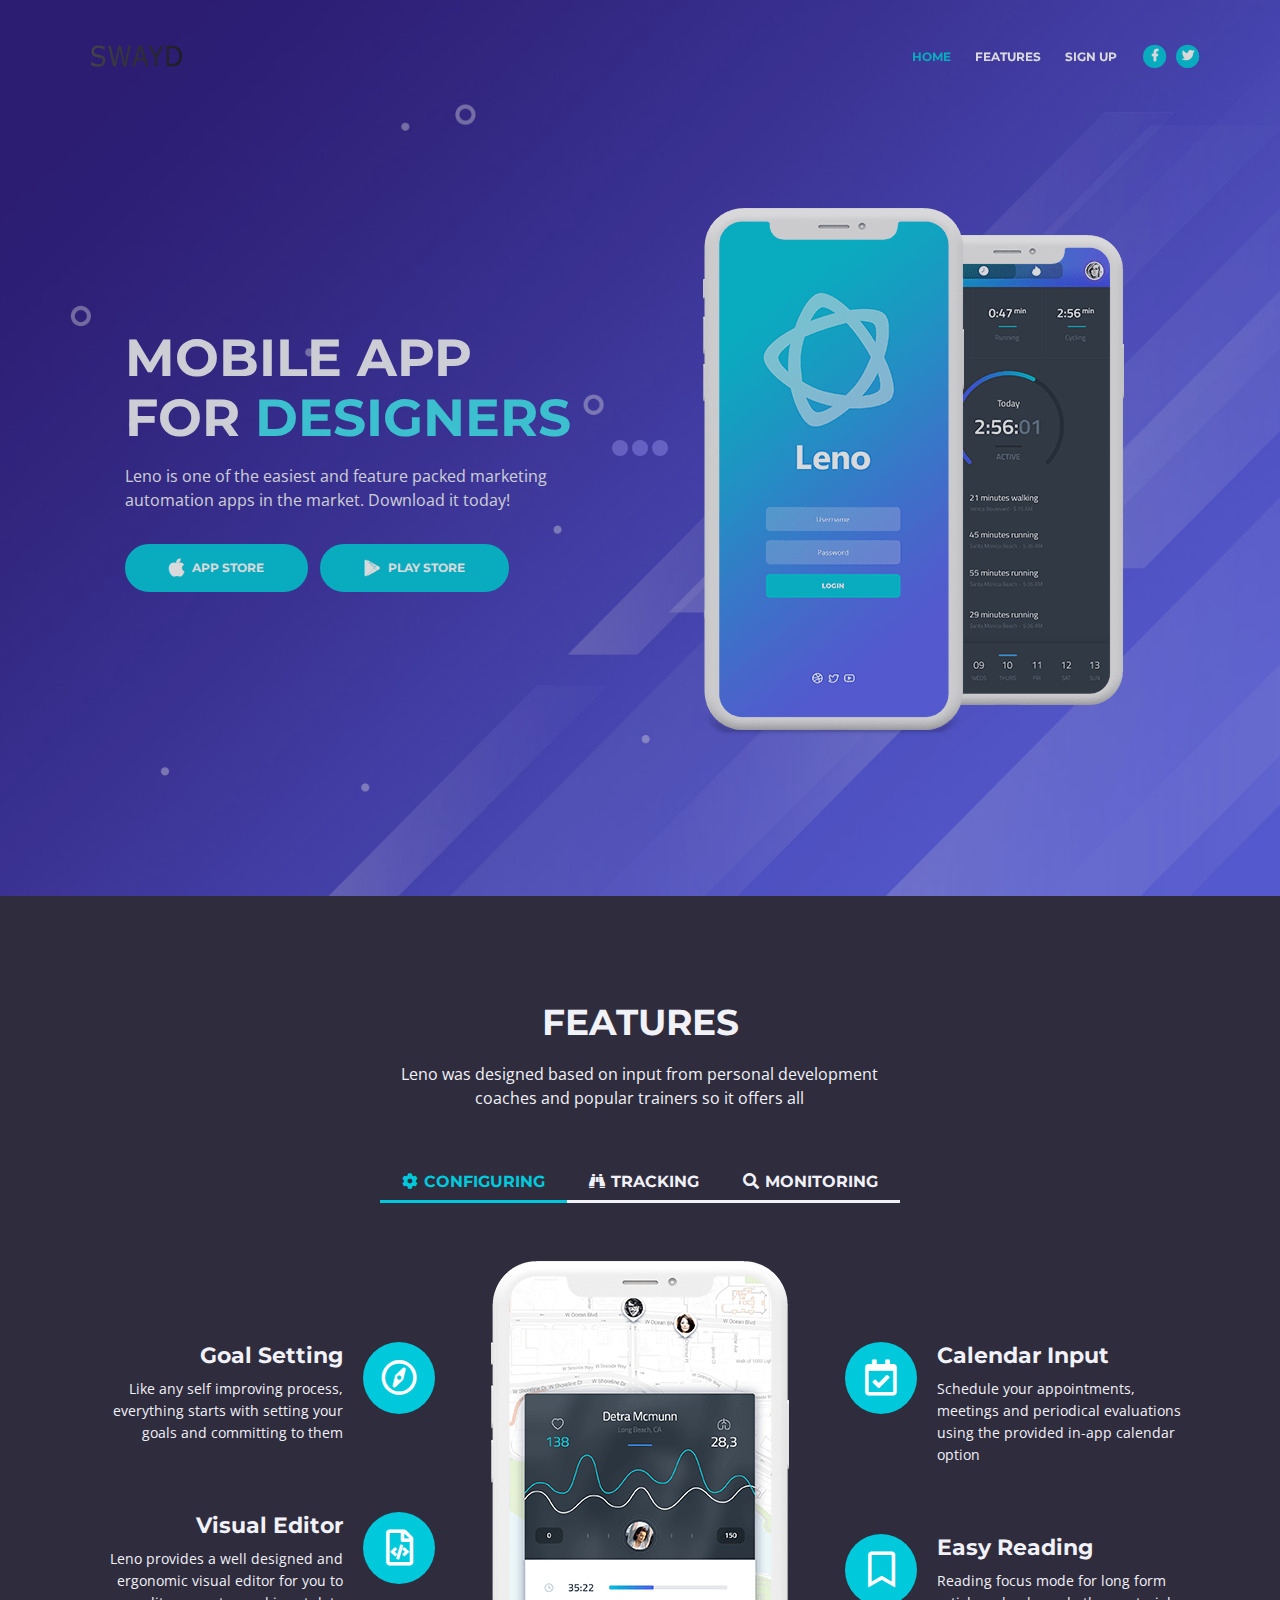
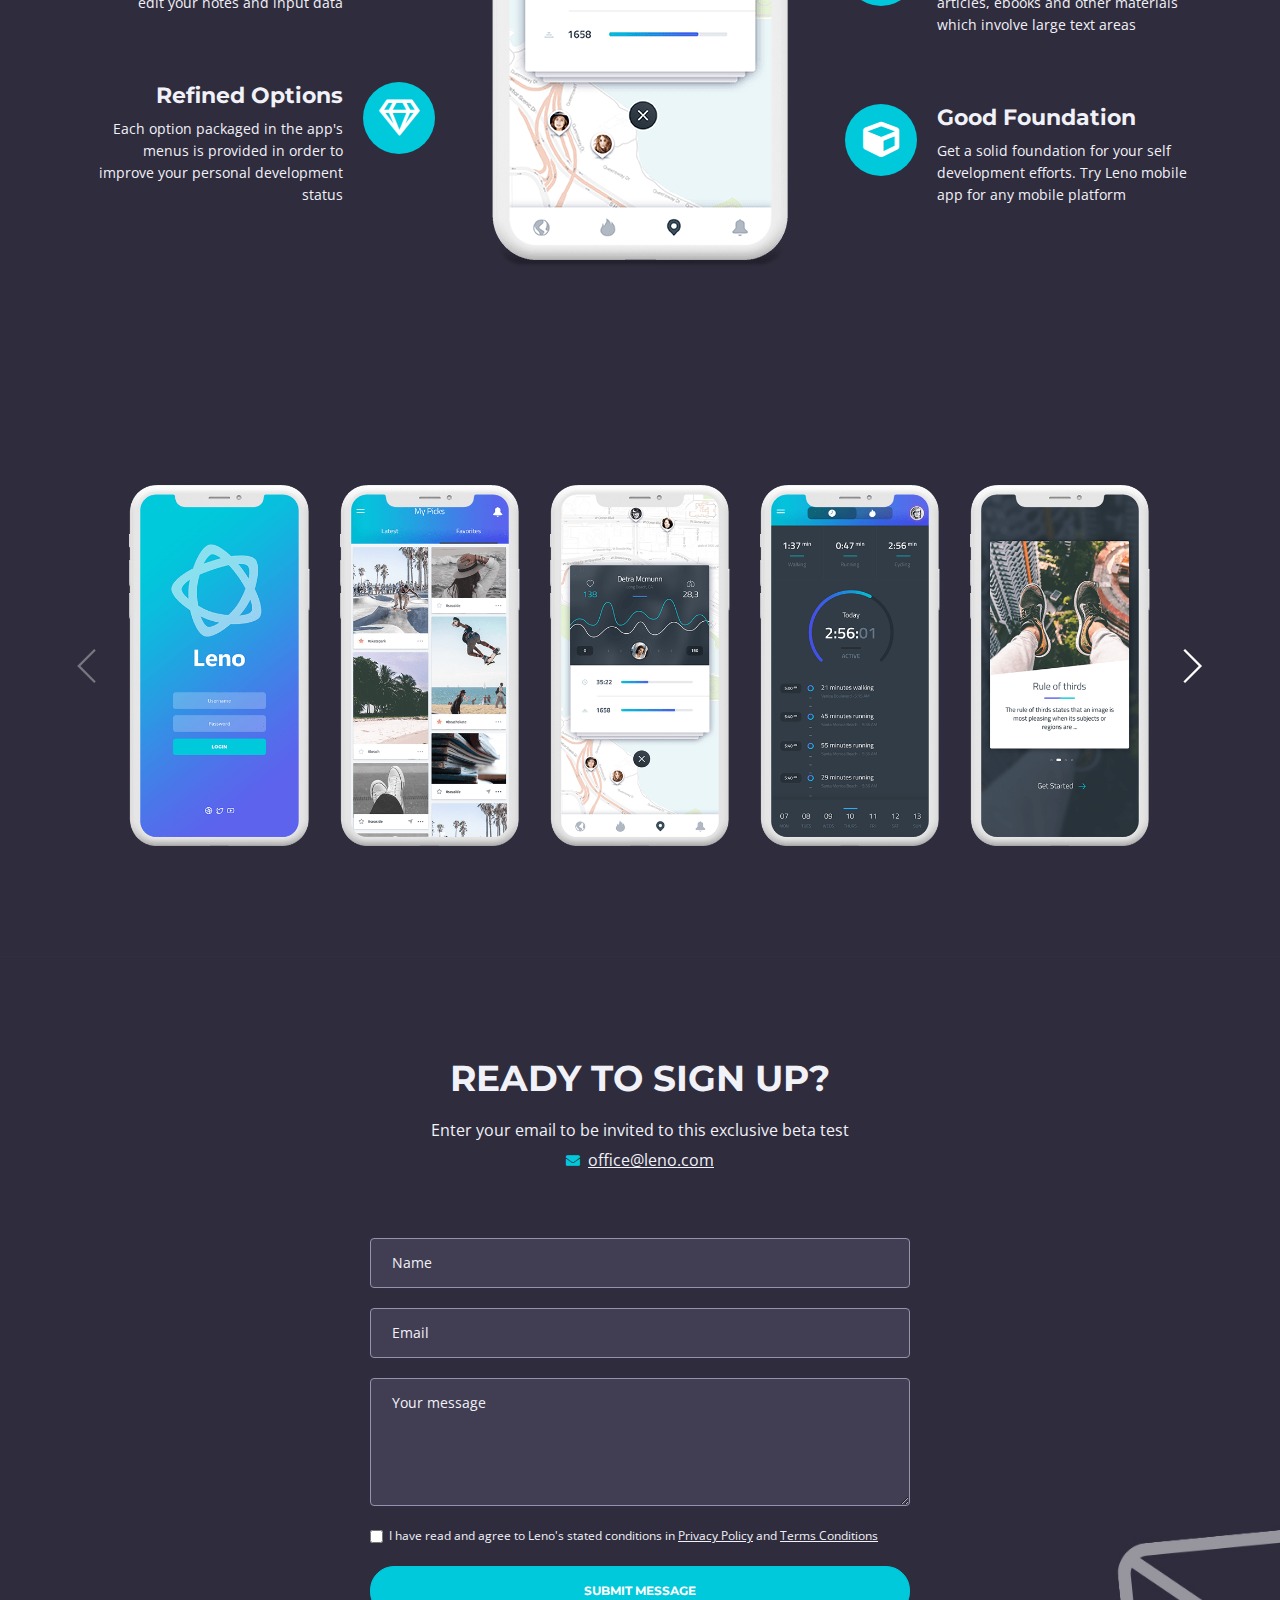
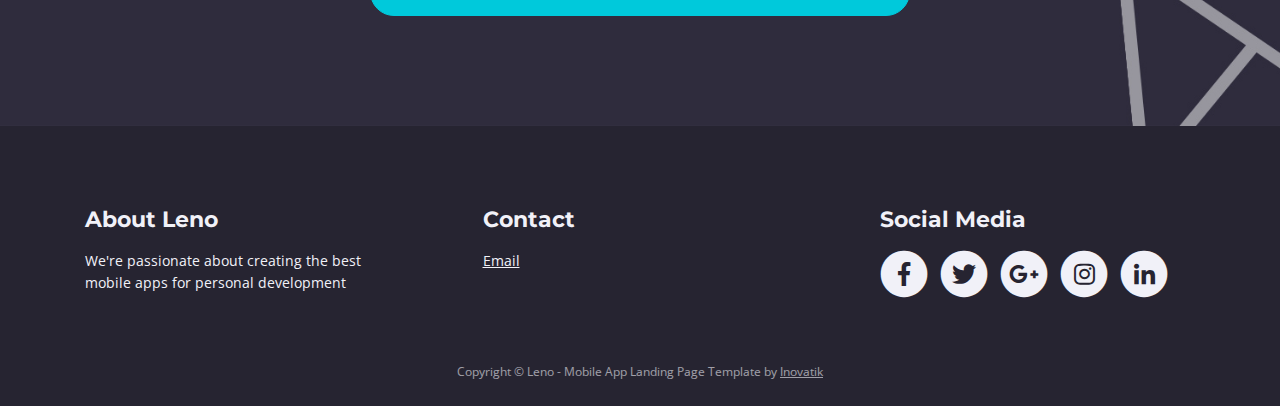
==== index.html @ 311e5008 "Initial Changes" ====
<!DOCTYPE html>
<html lang="en">
<head>
    <meta charset="utf-8">
    <meta name="viewport" content="width=device-width, initial-scale=1, shrink-to-fit=no">
    
    <!-- SEO Meta Tags -->
    <meta name="description" content="Free mobile app HTML landing page template to help you build a great online presence for your app which will convert visitors into users">
    <meta name="author" content="Inovatik">

    <!-- OG Meta Tags to improve the way the post looks when you share the page on LinkedIn, Facebook, Google+ -->
	<meta property="og:site_name" content="" /> <!-- website name -->
	<meta property="og:site" content="" /> <!-- website link -->
	<meta property="og:title" content=""/> <!-- title shown in the actual shared post -->
	<meta property="og:description" content="" /> <!-- description shown in the actual shared post -->
	<meta property="og:image" content="" /> <!-- image link, make sure it's jpg -->
	<meta property="og:url" content="" /> <!-- where do you want your post to link to -->
	<meta property="og:type" content="article" />

    <!-- Website Title -->
    <title>SWAYD</title>
    
    <!-- Styles -->
    <link href="https://fonts.googleapis.com/css?family=Montserrat:400,600,700" rel="stylesheet">
    <link href="https://fonts.googleapis.com/css?family=Open+Sans:400,400i,700,700i" rel="stylesheet">
    <link href="css/bootstrap.css" rel="stylesheet">
    <link href="css/fontawesome-all.css" rel="stylesheet">
    <link href="css/swiper.css" rel="stylesheet">
	<link href="css/magnific-popup.css" rel="stylesheet">
	<link href="css/styles.css" rel="stylesheet">
	
	<!-- Favicon  -->
    <link rel="icon" href="images/favicon.png">
</head>
<body data-spy="scroll" data-target=".fixed-top">
    
    <!-- Preloader -->
	<div class="spinner-wrapper">
        <div class="spinner">
            <div class="bounce1"></div>
            <div class="bounce2"></div>
            <div class="bounce3"></div>
        </div>
    </div>
    <!-- end of preloader -->
    
    <!-- Navbar -->
    <nav class="navbar navbar-expand-md navbar-dark navbar-custom fixed-top">
        <!-- Text Logo - Use this if you don't have a graphic logo -->
        <!-- <a class="navbar-brand logo-text page-scroll" href="index.html">SWAYD</a> -->

        <!-- Image Logo -->
        <a class="navbar-brand logo-image" href="index.html"><img src="images/swaydlogo.png" alt="alternative"></a> 
        
        <!-- Mobile Menu Toggle Button -->
        <button class="navbar-toggler" type="button" data-toggle="collapse" data-target="#navbarsExampleDefault" aria-controls="navbarsExampleDefault" aria-expanded="false" aria-label="Toggle navigation">
            <span class="navbar-toggler-awesome fas fa-bars"></span>
            <span class="navbar-toggler-awesome fas fa-times"></span>
        </button>
        <!-- end of mobile menu toggle button -->

        <div class="collapse navbar-collapse" id="navbarsExampleDefault">
            <ul class="navbar-nav ml-auto">
                <li class="nav-item">
                    <a class="nav-link page-scroll" href="#header">HOME <span class="sr-only">(current)</span></a>
                </li>
                <li class="nav-item">
                    <a class="nav-link page-scroll" href="#features">FEATURES</a>
                </li>
                <li class="nav-item">
                    <a class="nav-link page-scroll" href="#contact">SIGN UP</a>
                </li>
            </ul>
            <span class="nav-item social-icons">
                <span class="fa-stack">
                    <a href="#your-link">
                        <i class="fas fa-circle fa-stack-2x"></i>
                        <i class="fab fa-facebook-f fa-stack-1x"></i>
                    </a>
                </span>
                <span class="fa-stack">
                    <a href="#your-link">
                        <i class="fas fa-circle fa-stack-2x"></i>
                        <i class="fab fa-twitter fa-stack-1x"></i>
                    </a>
                </span>
            </span>
        </div>
    </nav> <!-- end of navbar -->
    <!-- end of navbar -->


    <!-- Header -->
    <header id="header" class="header">
        <div class="header-content">
            <div class="container">
                <div class="row">
                    <div class="col-lg-6">
                        <div class="text-container">
                            <h1>MOBILE APP <br>FOR <span id="js-rotating">DESIGNERS, MARKETERS, DEVELOPERS</span></h1>
                            <p class="p-large">Leno is one of the easiest and feature packed marketing automation apps in the market. Download it today!</p>
                            <a class="btn-solid-lg page-scroll" href="#your-link"><i class="fab fa-apple"></i>APP STORE</a>
                            <a class="btn-solid-lg page-scroll" href="#your-link"><i class="fab fa-google-play"></i>PLAY STORE</a>
                        </div>
                    </div> <!-- end of col -->
                    <div class="col-lg-6">
                        <div class="image-container">
                            <img class="img-fluid" src="images/header-iphone.png" alt="alternative">
                        </div> <!-- end of image-container -->
                    </div> <!-- end of col -->
                </div> <!-- end of row -->
            </div> <!-- end of container -->
        </div> <!-- end of header-content -->
    </header> <!-- end of header -->
    <!-- end of header -->
  

    <!-- Features -->
    <div id="features" class="tabs">
        <div class="container">
            <div class="row">
                <div class="col-lg-12">
                    <h2>FEATURES</h2>
                    <div class="p-heading p-large">Leno was designed based on input from personal development coaches and popular trainers so it offers all</div>
                </div> <!-- end of col -->
            </div> <!-- end of row -->
            <div class="row">

                <!-- Tabs Links -->
                <ul class="nav nav-tabs" id="lenoTabs" role="tablist">
                    <li class="nav-item">
                        <a class="nav-link active" id="nav-tab-1" data-toggle="tab" href="#tab-1" role="tab" aria-controls="tab-1" aria-selected="true"><i class="fas fa-cog"></i>CONFIGURING</a>
                    </li>
                    <li class="nav-item">
                        <a class="nav-link" id="nav-tab-2" data-toggle="tab" href="#tab-2" role="tab" aria-controls="tab-2" aria-selected="false"><i class="fas fa-binoculars"></i>TRACKING</a>
                    </li>
                    <li class="nav-item">
                        <a class="nav-link" id="nav-tab-3" data-toggle="tab" href="#tab-3" role="tab" aria-controls="tab-3" aria-selected="false"><i class="fas fa-search"></i>MONITORING</a>
                    </li>
                </ul>
                <!-- end of tabs links -->


                <!-- Tabs Content-->
                <div class="tab-content" id="lenoTabsContent">
                    
                    <!-- Tab -->
                    <div class="tab-pane fade show active" id="tab-1" role="tabpanel" aria-labelledby="tab-1">
                        <div class="container">
                            <div class="row">
                                
                                <!-- Icon Cards Pane -->
                                <div class="col-lg-4">
                                    <div class="card left-pane first">
                                        <div class="card-body">
                                            <div class="text-wrapper">
                                                <h4 class="card-title">Goal Setting</h4>
                                                <p>Like any self improving process, everything starts with setting your goals and committing to them</p>
                                            </div>
                                            <div class="card-icon">
                                                <i class="far fa-compass"></i>
                                            </div>
                                        </div>
                                    </div>
                                    <div class="card left-pane">
                                        <div class="card-body">
                                            <div class="text-wrapper">
                                                <h4 class="card-title">Visual Editor</h4>
                                                <p>Leno provides a well designed and ergonomic visual editor for you to edit your notes and input data</p>
                                            </div>
                                            <div class="card-icon">
                                                <i class="far fa-file-code"></i>
                                            </div>
                                        </div>
                                    </div>
                                    <div class="card left-pane">
                                        <div class="card-body">
                                            <div class="text-wrapper">
                                                <h4 class="card-title">Refined Options</h4>
                                                <p>Each option packaged in the app's menus is provided in order to improve your personal development status</p>
                                            </div>
                                            <div class="card-icon">
                                                <i class="far fa-gem"></i>
                                            </div>
                                        </div>
                                    </div>
                                </div>
                                <!-- end of icon cards pane -->

                                <!-- Image Pane -->
                                <div class="col-lg-4">
                                    <img class="img-fluid" src="images/features-iphone-1.png" alt="alternative">
                                </div>
                                <!-- end of image pane -->
                                
                                <!-- Icon Cards Pane -->
                                <div class="col-lg-4">
                                    <div class="card right-pane first">
                                        <div class="card-body">
                                            <div class="card-icon">
                                                <i class="far fa-calendar-check"></i>
                                            </div>
                                            <div class="text-wrapper">
                                                <h4 class="card-title">Calendar Input</h4>
                                                <p>Schedule your appointments, meetings and periodical evaluations using the provided in-app calendar option</p>
                                            </div>
                                        </div>
                                    </div>
                                    <div class="card right-pane">
                                        <div class="card-body">
                                            <div class="card-icon">
                                                <i class="far fa-bookmark"></i>
                                            </div>
                                            <div class="text-wrapper">
                                                <h4 class="card-title">Easy Reading</h4>
                                                <p>Reading focus mode for long form articles, ebooks and other materials which involve large text areas</p>
                                            </div>
                                        </div>
                                    </div>
                                    <div class="card right-pane">
                                        <div class="card-body">
                                            <div class="card-icon">
                                                <i class="fas fa-cube"></i>
                                            </div>
                                            <div class="text-wrapper">
                                                <h4 class="card-title">Good Foundation</h4>
                                                <p>Get a solid foundation for your self development efforts. Try Leno mobile app for any mobile platform</p>
                                            </div>
                                        </div>
                                    </div>
                                </div>
                                <!-- end of icon cards pane -->

                            </div> <!-- end of row -->
                        </div> <!-- end of container -->
                    </div> <!-- end of tab-pane -->
                    <!-- end of tab -->

                    <!-- Tab -->
                    <div class="tab-pane fade" id="tab-2" role="tabpanel" aria-labelledby="tab-2">
                        <div class="container">
                            <div class="row">

                                <!-- Image Pane -->
                                <div class="col-md-4">
                                    <img class="img-fluid" src="images/features-iphone-2.png" alt="alternative">
                                </div>
                                <!-- end of image pane -->
                                
                                <!-- Text And Icon Cards Area -->
                                <div class="col-md-8">
                                    <div class="text-area">
                                        <h3>Track Result Based On Your</h3>
                                        <p>After you've configured the app and settled on the data gathering techniques you can not start the information trackers and start collecting those <a class="turquoise" href="#your-link">interesting details</a>. You can always change them.</p>
                                    </div> <!-- end of text-area -->
                                    
                                    <div class="icon-cards-area">
                                            <div class="card">
                                                <div class="card-icon">
                                                    <i class="fas fa-cube"></i>
                                                </div>
                                                <div class="card-body">
                                                    <h4 class="card-title">Good Foundation</h4>
                                                    <p>Get a solid foundation for your self development efforts. Try Leno mobile app for any mobile platform</p>
                                                </div>
                                            </div>
                                            <div class="card">
                                                <div class="card-icon">
                                                    <i class="far fa-bookmark"></i>
                                                </div>
                                                <div class="card-body">
                                                    <h4 class="card-title">Easy Reading</h4>
                                                    <p>Reading focus mode for long form articles, ebooks and other materials which involve large text areas</p>
                                                </div>
                                            </div>
                                            <div class="card">
                                                <div class="card-icon">
                                                    <i class="far fa-calendar-check"></i>
                                                </div>
                                                <div class="card-body">
                                                    <h4 class="card-title">Calendar Input</h4>
                                                    <p>Schedule your appointments, meetings and periodical evaluations using the provided in-app calendar option</p>
                                                </div>
                                            </div>
                                            <div class="card">
                                                <div class="card-icon">
                                                    <i class="far fa-file-code"></i>
                                                </div>
                                                <div class="card-body">
                                                    <h4 class="card-title">Visual Editor</h4>
                                                    <p>Leno provides a well designed and ergonomic visual editor for you to edit your notes and input data</p>
                                                </div>
                                            </div>
                                    </div> <!-- end of icon cards area -->
                                </div> <!-- end of col-md-8 -->
                                <!-- end of text and icon cards area -->

                            </div> <!-- end of row -->
                        </div> <!-- end of container -->
                    </div> <!-- end of tab-pane -->
                    <!-- end of tab -->

                    <!-- Tab -->
                    <div class="tab-pane fade" id="tab-3" role="tabpanel" aria-labelledby="tab-3">
                        <div class="container">
                            <div class="row">

                                <!-- Text And Icon Cards Area -->
                                <div class="col-md-8">
                                    <div class="icon-cards-area">
                                        <div class="card">
                                            <div class="card-icon">
                                                <i class="far fa-calendar-check"></i>
                                            </div>
                                            <div class="card-body">
                                                <h4 class="card-title">Calendar Input</h4>
                                                <p>Schedule your appointments, meetings and periodical evaluations using the provided in-app calendar option</p>
                                            </div>
                                        </div>
                                        <div class="card">
                                            <div class="card-icon">
                                                <i class="far fa-file-code"></i>
                                            </div>
                                            <div class="card-body">
                                                <h4 class="card-title">Visual Editor</h4>
                                                <p>Leno provides a well designed and ergonomic visual editor for you to edit your notes and input data</p>
                                            </div>
                                        </div>
                                        <div class="card">
                                            <div class="card-icon">
                                                <i class="fas fa-cube"></i>
                                            </div>
                                            <div class="card-body">
                                                <h4 class="card-title">Good Foundation</h4>
                                                <p>Get a solid foundation for your self development efforts. Try Leno mobile app for any mobile platform</p>
                                            </div>
                                        </div>
                                        <div class="card">
                                            <div class="card-icon">
                                                <i class="far fa-bookmark"></i>
                                            </div>
                                            <div class="card-body">
                                                <h4 class="card-title">Easy Reading</h4>
                                                <p>Reading focus mode for long form articles, ebooks and other materials which involve large text areas</p>
                                            </div>
                                        </div>
                                    </div> <!-- end of icon cards area -->
                                    
                                    <div class="text-area">
                                        <h3>Monitoring Tools Evaluation</h3>
                                        <p>Monitor the evolution of your finances and health state using tools integrated in Leno. The generated real time reports can be filtered based on any <a class="turquoise" href="#your-link">desired criteria</a>.</p>
                                    </div> <!-- end of text-area -->
                                </div> <!-- end of col-md-8 -->
                                <!-- end of text and icon cards area -->

                                <!-- Image Pane -->
                                <div class="col-md-4">
                                    <img class="img-fluid" src="images/features-iphone-3.png" alt="alternative">
                                </div>
                                <!-- end of image pane -->
                                    
                            </div> <!-- end of row -->
                        </div> <!-- end of container -->
                    </div><!-- end of tab-pane -->
                    <!-- end of tab -->

                </div> <!-- end of tab-content -->
                <!-- end of tabs content -->

            </div> <!-- end of row --> 
        </div> <!-- end of container --> 
    </div> <!-- end of tabs -->
    <!-- end of features -->


    <!-- Screenshots -->
    <div class="slider-2">
        <div class="container">
            <div class="row">
                <div class="col-lg-12">
                    
                    <!-- Image Slider -->
                    <div class="slider-container">
                        <div class="swiper-container image-slider">
                            <div class="swiper-wrapper">
                                
                                <!-- Slide -->
                                <div class="swiper-slide">
                                    <a href="images/screenshot-1.png" class="popup-link" data-effect="fadeIn">
                                        <img class="img-fluid" src="images/screenshot-1.png" alt="alternative">
                                    </a>
                                </div>
                                <!-- end of slide -->
                                
                                <!-- Slide -->
                                <div class="swiper-slide">
                                    <a href="images/screenshot-2.png" class="popup-link" data-effect="fadeIn">
                                        <img class="img-fluid" src="images/screenshot-2.png" alt="alternative">
                                    </a>
                                </div>
                                <!-- end of slide -->

                                <!-- Slide -->
                                <div class="swiper-slide">
                                    <a href="images/screenshot-3.png" class="popup-link" data-effect="fadeIn">
                                        <img class="img-fluid" src="images/screenshot-3.png" alt="alternative">
                                    </a>
                                </div>
                                <!-- end of slide -->

                                <!-- Slide -->
                                <div class="swiper-slide">
                                    <a href="images/screenshot-4.png" class="popup-link" data-effect="fadeIn">
                                        <img class="img-fluid" src="images/screenshot-4.png" alt="alternative">
                                    </a>
                                </div>
                                <!-- end of slide -->

                                <!-- Slide -->
                                <div class="swiper-slide">
                                    <a href="images/screenshot-5.png" class="popup-link" data-effect="fadeIn">
                                        <img class="img-fluid" src="images/screenshot-5.png" alt="alternative">
                                    </a>
                                </div>
                                <!-- end of slide -->
                                
                                <!-- Slide -->
                                <div class="swiper-slide">
                                    <a href="images/screenshot-6.png" class="popup-link" data-effect="fadeIn">
                                        <img class="img-fluid" src="images/screenshot-6.png" alt="alternative">
                                    </a>
                                </div>
                                <!-- end of slide -->

                                <!-- Slide -->
                                <div class="swiper-slide">
                                    <a href="images/screenshot-7.png" class="popup-link" data-effect="fadeIn">
                                        <img class="img-fluid" src="images/screenshot-7.png" alt="alternative">
                                    </a>
                                </div>
                                <!-- end of slide -->

                                <!-- Slide -->
                                <div class="swiper-slide">
                                    <a href="images/screenshot-8.png" class="popup-link" data-effect="fadeIn">
                                        <img class="img-fluid" src="images/screenshot-8.png" alt="alternative">
                                    </a>
                                </div>
                                <!-- end of slide -->

                                <!-- Slide -->
                                <div class="swiper-slide">
                                    <a href="images/screenshot-9.png" class="popup-link" data-effect="fadeIn">
                                        <img class="img-fluid" src="images/screenshot-9.png" alt="alternative">
                                    </a>
                                </div>
                                <!-- end of slide -->

                                <!-- Slide -->
                                <div class="swiper-slide">
                                    <a href="images/screenshot-10.png" class="popup-link" data-effect="fadeIn">
                                        <img class="img-fluid" src="images/screenshot-10.png" alt="alternative">
                                    </a>
                                </div>
                                <!-- end of slide -->
                                
                            </div> <!-- end of swiper-wrapper -->

                            <!-- Add Arrows -->
                            <div class="swiper-button-next"></div>
                            <div class="swiper-button-prev"></div>
                            <!-- end of add arrows -->

                        </div> <!-- end of swiper-container -->
                    </div> <!-- end of slider-container -->
                    <!-- end of image slider -->

                </div> <!-- end of col -->
            </div> <!-- end of row -->
        </div> <!-- end of container -->
    </div> <!-- end of slider-2 -->
    <!-- end of screenshots -->


    <!-- Contact -->
    <div id="contact" class="form">
        <div class="container">
            <div class="row">
                <div class="col-lg-12">
                    <h2>READY TO SIGN UP?</h2>
                    <ul class="list-unstyled li-space-lg">
                        <li class="address">Enter your email to be invited to this exclusive beta test</li>
                        <li><i class="fas fa-envelope"></i><a class="blue" href="mailto:office@leno.com">office@leno.com</a></li>
                    </ul>
                </div> <!-- end of col -->
            </div> <!-- end of row -->
            <div class="row">
                <div class="col-lg-6 offset-lg-3">
                    
                    <!-- Contact Form -->
                    <form id="contactForm" data-toggle="validator" data-focus="false">
                        <div class="form-group">
                            <input type="text" class="form-control-input" id="cname" required>
                            <label class="label-control" for="cname">Name</label>
                            <div class="help-block with-errors"></div>
                        </div>
                        <div class="form-group">
                            <input type="email" class="form-control-input" id="cemail" required>
                            <label class="label-control" for="cemail">Email</label>
                            <div class="help-block with-errors"></div>
                        </div>
                        <div class="form-group">
                            <textarea class="form-control-textarea" id="cmessage" required></textarea>
                            <label class="label-control" for="cmessage">Your message</label>
                            <div class="help-block with-errors"></div>
                        </div>
                        <div class="form-group checkbox">
                            <input type="checkbox" id="cterms" value="Agreed-to-Terms" required>I have read and agree to Leno's stated conditions in <a href="privacy-policy.html">Privacy Policy</a> and <a href="terms-conditions.html">Terms Conditions</a> 
                            <div class="help-block with-errors"></div>
                        </div>
                        <div class="form-group">
                            <button type="submit" class="form-control-submit-button">SUBMIT MESSAGE</button>
                        </div>
                        <div class="form-message">
                            <div id="cmsgSubmit" class="h3 text-center hidden"></div>
                        </div>
                    </form>
                    <!-- end of contact form -->

                </div> <!-- end of col -->
            </div> <!-- end of row -->
        </div> <!-- end of container -->
    </div> <!-- end of form -->
    <!-- end of contact -->


    <!-- Footer -->
    <div class="footer">
        <div class="container">
            <div class="row">
                <div class="col-md-4">
                    <div class="footer-col">
                        <h4>About Leno</h4>
                        <p>We're passionate about creating the best mobile apps for personal development</p>
                    </div>
                </div> <!-- end of col -->
                <div class="col-md-4">
                    <div class="footer-col middle">
                        <h4>Contact</h4>
                            <a class="blue" href="mailto:projectswayd2019@gmail.com">Email</a>
                    </div>
                </div> <!-- end of col -->
                <div class="col-md-4">
                    <div class="footer-col last">
                        <h4>Social Media</h4>
                        <span class="fa-stack">
                            <a href="#your-link">
                                <i class="fas fa-circle fa-stack-2x"></i>
                                <i class="fab fa-facebook-f fa-stack-1x"></i>
                            </a>
                        </span>
                        <span class="fa-stack">
                            <a href="#your-link">
                                <i class="fas fa-circle fa-stack-2x"></i>
                                <i class="fab fa-twitter fa-stack-1x"></i>
                            </a>
                        </span>
                        <span class="fa-stack">
                            <a href="#your-link">
                                <i class="fas fa-circle fa-stack-2x"></i>
                                <i class="fab fa-google-plus-g fa-stack-1x"></i>
                            </a>
                        </span>
                        <span class="fa-stack">
                            <a href="#your-link">
                                <i class="fas fa-circle fa-stack-2x"></i>
                                <i class="fab fa-instagram fa-stack-1x"></i>
                            </a>
                        </span>
                        <span class="fa-stack">
                            <a href="#your-link">
                                <i class="fas fa-circle fa-stack-2x"></i>
                                <i class="fab fa-linkedin-in fa-stack-1x"></i>
                            </a>
                        </span>
                    </div> 
                </div> <!-- end of col -->
            </div> <!-- end of row -->
        </div> <!-- end of container -->
    </div> <!-- end of footer -->  
    <!-- end of footer -->


    <!-- Copyright -->
    <div class="copyright">
        <div class="container">
            <div class="row">
                <div class="col-lg-12">
                    <p class="p-small">Copyright © Leno - Mobile App Landing Page Template by <a href="http://www.inovatik.com">Inovatik</a></p>
                </div> <!-- end of col -->
            </div> <!-- enf of row -->
        </div> <!-- end of container -->
    </div> <!-- end of copyright --> 
    <!-- end of copyright -->
    
    	
    <!-- Scripts -->
    <script src="js/jquery.min.js"></script> <!-- jQuery for Bootstrap's JavaScript plugins -->
    <script src="js/popper.min.js"></script> <!-- Popper tooltip library for Bootstrap -->
    <script src="js/bootstrap.min.js"></script> <!-- Bootstrap framework -->
    <script src="js/jquery.easing.min.js"></script> <!-- jQuery Easing for smooth scrolling between anchors -->
    <script src="js/swiper.min.js"></script> <!-- Swiper for image and text sliders -->
    <script src="js/jquery.magnific-popup.js"></script> <!-- Magnific Popup for lightboxes -->
    <script src="js/morphext.min.js"></script> <!-- Morphtext rotating text in the header -->
    <script src="js/validator.min.js"></script> <!-- Validator.js - Bootstrap plugin that validates forms -->
    <script src="js/scripts.js"></script> <!-- Custom scripts -->
</body>
</html>
---- css/styles.css ----
/* Template: Juno - Multipurpose Landing Page Pack
   Author: InovatikThemes
   Created: Mar 2019
   Description: Master CSS file
*/

/*****************************************
Table Of Contents:

01. General Styles
02. Preloader
03. Navigation
04. Header
05. Features
******************************************/

/*****************************************
Colors:

- Text, navbar links - white #f1f1f8
- Buttons, bullets, icons - turquoise #00c9db
- Navbar - navy #4633af
- Backgrounds - dark denim #262431
- Backgrounds - denim #2f2c3d
******************************************/


/******************************/
/*     01. General Styles     */
/******************************/
body,
html {
    width: 100%;
	height: 100%;
}

body, p {
	color: #f1f1f8; 
	font: 400 0.875rem/1.375rem "Open Sans", sans-serif;
}

.p-large {
	color: #f1f1f8;
	font: 400 1rem/1.5rem "Open Sans", sans-serif;
}

.p-small {
	color: #f1f1f8;
	font: 400 0.75rem/1.25rem "Open Sans", sans-serif;
}

.p-heading {
	margin-bottom: 3.75rem;
	text-align: center;
}

.li-space-lg li {
	margin-bottom: 0.375rem;
}

.indent {
	padding-left: 1.25rem;
}

h1 {
	color: #f1f1f8;
	font: 700 2.5rem/2.875rem "Montserrat", sans-serif;
}

h2 {
	color: #f1f1f8;
	font: 700 2.25rem/2.75rem "Montserrat", sans-serif;
}

h3 {
	color: #f1f1f8;
	font: 700 1.75rem/2.125rem "Montserrat", sans-serif;
}

h4 {
	color: #f1f1f8;
	font: 700 1.375rem/1.75rem "Montserrat", sans-serif;
}

h5 {
	color: #f1f1f8;
	font: 700 1.125rem/1.625rem "Montserrat", sans-serif;
}

h6 {
	color: #f1f1f8;
	font: 700 1rem/1.5rem "Montserrat", sans-serif;
}

a {
	color: #f1f1f8;
	text-decoration: underline;
}

a:hover {
	color: #f1f1f8;
	text-decoration: underline;
}

a.yellowlight {
	color: #ffffe8;
}

a.white {
	color: #fff;
}

.testimonial-text {
	font: italic 400 1rem/1.5rem "Open Sans", sans-serif;
}

.testimonial-author {
	font: 700 1rem/1.5rem "Montserrat", sans-serif;
}

.btn-solid-reg {
	display: inline-block;
	padding: 1.1875rem 2.125rem 1.1875rem 2.125rem;
	border: 0.125rem solid #00c9db;
	border-radius: 2rem;
	background-color: #00c9db;
	color: #fff;
	font: 700 0.75rem/0 "Montserrat", sans-serif;
	text-decoration: none;
	transition: all 0.2s;
}

.btn-solid-reg:hover {
	background-color: transparent;
	color: #00c9db;
	text-decoration: none;
}

.btn-solid-lg {
	display: inline-block;
	padding: 1.375rem 2.625rem 1.375rem 2.625rem;
	border: 0.125rem solid #00c9db;
	border-radius: 2rem;
	background-color: #00c9db;
	color: #fff;
	font: 700 0.75rem/0 "Montserrat", sans-serif;
	text-decoration: none;
	transition: all 0.2s;
}

.btn-solid-lg:hover {
	background-color: transparent;
	color: #00c9db;
	text-decoration: none;
}

.btn-solid-lg .fab {
	margin-right: 0.5rem;
	font-size: 1.25rem;
	line-height: 0;
	vertical-align: top;
}

.btn-solid-lg .fab.fa-google-play {
	font-size: 1rem;
}

.btn-outline-reg {
	display: inline-block;
	padding: 1.1875rem 2.125rem 1.1875rem 2.125rem;
	border: 0.125rem solid #00c9db;
	border-radius: 2rem;
	background-color: transparent;
	color: #00c9db;
	font: 700 0.75rem/0 "Montserrat", sans-serif;
	text-decoration: none;
	transition: all 0.2s;
}

.btn-outline-reg:hover {
	background-color: #00c9db;
	color: #fff;
	text-decoration: none;
}

.btn-outline-lg {
	display: inline-block;
	padding: 1.375rem 2.625rem 1.375rem 2.625rem;
	border: 0.125rem solid #00c9db;
	border-radius: 2rem;
	background-color: transparent;
	color: #00c9db;
	font: 700 0.75rem/0 "Montserrat", sans-serif;
	text-decoration: none;
	transition: all 0.2s;
}

.btn-outline-lg:hover {
	background-color: #00c9db;
	color: #fff;
	text-decoration: none;
}

.btn-outline-sm {
	display: inline-block;
	padding: 1rem 1.625rem 0.875rem 1.625rem;
	border: 0.125rem solid #00c9db;
	border-radius: 2rem;
	background-color: transparent;
	color: #00c9db;
	font: 700 0.625rem/0 "Montserrat", sans-serif;
	text-decoration: none;
	transition: all 0.2s;
}

.btn-outline-sm:hover {
	background-color: #00c9db;
	color: #fff;
	text-decoration: none;
}

.form-group {
	position: relative;
	margin-bottom: 1.25rem;
}

.form-group.has-error.has-danger {
	margin-bottom: 0.625rem;
}

.form-group.has-error.has-danger .help-block.with-errors ul {
	margin-top: 0.375rem;
}

.label-control {
	position: absolute;
	top: 0.87rem;
	left: 1.375rem;
	color: #f1f1f8;
	opacity: 1;
	font: 400 0.875rem/1.375rem "Open Sans", sans-serif;
	cursor: text;
	transition: all 0.2s ease;
}

/* IE10+ hack to solve lower label text position compared to the rest of the browsers */
@media screen and (-ms-high-contrast: active), screen and (-ms-high-contrast: none) {  
	.label-control {
		top: 0.9375rem;
	}
}

.form-control-input:focus + .label-control,
.form-control-input.notEmpty + .label-control,
.form-control-textarea:focus + .label-control,
.form-control-textarea.notEmpty + .label-control {
	top: 0.125rem;
	opacity: 1;
	font-size: 0.75rem;
	font-weight: 700;
}

.form-control-input,
.form-control-select {
	display: block; /* needed for proper display of the label in Firefox, IE, Edge */
	width: 100%;
	padding-top: 1.0625rem;
	padding-bottom: 0.0625rem;
	padding-left: 1.3125rem;
	border: 1px solid #9791ae;
	border-radius: 0.25rem;
	background-color: #413d52;
	color: #f1f1f8;
	font: 400 0.875rem/1.875rem "Open Sans", sans-serif;
	transition: all 0.2s;
	-webkit-appearance: none; /* removes inner shadow on form inputs on ios safari */
}

.form-control-select {
	padding-top: 0.5rem;
	padding-bottom: 0.5rem;
	height: 3rem;
}

/* IE10+ hack to solve lower label text position compared to the rest of the browsers */
@media screen and (-ms-high-contrast: active), screen and (-ms-high-contrast: none) {  
	.form-control-input {
		padding-top: 1.25rem;
		padding-bottom: 0.75rem;
		line-height: 1.75rem;
	}

	.form-control-select {
		padding-top: 0.875rem;
		padding-bottom: 0.75rem;
		height: 3.125rem;
		line-height: 2.125rem;
	}
}

select {
    /* you should keep these first rules in place to maintain cross-browser behavior */
    -webkit-appearance: none;
	-moz-appearance: none;
	-ms-appearance: none;
    -o-appearance: none;
    appearance: none;
    background-image: url('../images/down-arrow.png');
    background-position: 96% 50%;
    background-repeat: no-repeat;
    outline: none;
}

select::-ms-expand {
    display: none; /* removes the ugly default down arrow on select form field in IE11 */
}

.form-control-textarea {
	display: block; /* used to eliminate a bottom gap difference between Chrome and IE/FF */
	width: 100%;
	height: 8rem; /* used instead of html rows to normalize height between Chrome and IE/FF */
	padding-top: 1.25rem;
	padding-left: 1.3125rem;
	border: 1px solid #9791ae;
	border-radius: 0.25rem;
	background-color: #413d52;
	color: #f1f1f8;
	font: 400 0.875rem/1.75rem "Open Sans", sans-serif;
	transition: all 0.2s;
}

.form-control-input:focus,
.form-control-select:focus,
.form-control-textarea:focus {
	border: 1px solid #f1f1f8;
	outline: none; /* Removes blue border on focus */
}

.form-control-input:hover,
.form-control-select:hover,
.form-control-textarea:hover {
	border: 1px solid #f1f1f8;
}

.checkbox {
	font: 400 0.75rem/1.25rem "Open Sans", sans-serif;
}

input[type='checkbox'] {
	vertical-align: -15%;
	margin-right: 0.375rem;
}

/* IE10+ hack to raise checkbox field position compared to the rest of the browsers */
@media screen and (-ms-high-contrast: active), screen and (-ms-high-contrast: none) {  
	input[type='checkbox'] {
		vertical-align: -9%;
	}
}

.form-control-submit-button {
	display: inline-block;
	width: 100%;
	height: 3.125rem;
	border: 1px solid #00c9db;
	border-radius: 1.5rem;
	background-color: #00c9db;
	color: #fff;
	font: 700 0.75rem/1.75rem "Montserrat", sans-serif;
	cursor: pointer;
	transition: all 0.2s;
}

.form-control-submit-button:hover {
	background-color: transparent;
	color: #00c9db;
}

/* Form Success And Error Message Formatting */
#cmsgSubmit.h3.text-center.tada.animated,
#pmsgSubmit.h3.text-center.tada.animated,
#cmsgSubmit.h3.text-center,
#pmsgSubmit.h3.text-center {
	display: block;
	margin-bottom: 0;
	color: #f1f1f8;
	font: 400 1.125rem/1rem "Open Sans", sans-serif;
}

.help-block.with-errors .list-unstyled {
	color: #f1f1f8;
	font-size: 0.75rem;
	line-height: 1.125rem;
	text-align: left;
}

.help-block.with-errors ul {
	margin-bottom: 0;
}
/* end of form success and error message formatting */

/* Form Success And Error Message Animation - Animate.css */
@-webkit-keyframes tada {
	from {
		-webkit-transform: scale3d(1, 1, 1);
		-ms-transform: scale3d(1, 1, 1);
		transform: scale3d(1, 1, 1);
	}
	10%, 20% {
		-webkit-transform: scale3d(.9, .9, .9) rotate3d(0, 0, 1, -3deg);
		-ms-transform: scale3d(.9, .9, .9) rotate3d(0, 0, 1, -3deg);
		transform: scale3d(.9, .9, .9) rotate3d(0, 0, 1, -3deg);
	}
	30%, 50%, 70%, 90% {
		-webkit-transform: scale3d(1.1, 1.1, 1.1) rotate3d(0, 0, 1, 3deg);
		-ms-transform: scale3d(1.1, 1.1, 1.1) rotate3d(0, 0, 1, 3deg);
		transform: scale3d(1.1, 1.1, 1.1) rotate3d(0, 0, 1, 3deg);
	}
	40%, 60%, 80% {
		-webkit-transform: scale3d(1.1, 1.1, 1.1) rotate3d(0, 0, 1, -3deg);
		-ms-transform: scale3d(1.1, 1.1, 1.1) rotate3d(0, 0, 1, -3deg);
		transform: scale3d(1.1, 1.1, 1.1) rotate3d(0, 0, 1, -3deg);
	}
	to {
		-webkit-transform: scale3d(1, 1, 1);
		-ms-transform: scale3d(1, 1, 1);
		transform: scale3d(1, 1, 1);
	}
}

@keyframes tada {
	from {
		-webkit-transform: scale3d(1, 1, 1);
		-ms-transform: scale3d(1, 1, 1);
		transform: scale3d(1, 1, 1);
	}
	10%, 20% {
		-webkit-transform: scale3d(.9, .9, .9) rotate3d(0, 0, 1, -3deg);
		-ms-transform: scale3d(.9, .9, .9) rotate3d(0, 0, 1, -3deg);
		transform: scale3d(.9, .9, .9) rotate3d(0, 0, 1, -3deg);
	}
	30%, 50%, 70%, 90% {
		-webkit-transform: scale3d(1.1, 1.1, 1.1) rotate3d(0, 0, 1, 3deg);
		-ms-transform: scale3d(1.1, 1.1, 1.1) rotate3d(0, 0, 1, 3deg);
		transform: scale3d(1.1, 1.1, 1.1) rotate3d(0, 0, 1, 3deg);
	}
	40%, 60%, 80% {
		-webkit-transform: scale3d(1.1, 1.1, 1.1) rotate3d(0, 0, 1, -3deg);
		-ms-transform: scale3d(1.1, 1.1, 1.1) rotate3d(0, 0, 1, -3deg);
		transform: scale3d(1.1, 1.1, 1.1) rotate3d(0, 0, 1, -3deg);
	}
	to {
		-webkit-transform: scale3d(1, 1, 1);
		-ms-transform: scale3d(1, 1, 1);
		transform: scale3d(1, 1, 1);
	}
}

.tada {
	-webkit-animation-name: tada;
	animation-name: tada;
}

.animated {
	-webkit-animation-duration: 1s;
	animation-duration: 1s;
	-webkit-animation-fill-mode: both;
	animation-fill-mode: both;
}
/* end of form success and error message animation - Animate.css */

/* Fade-move Animation For Lightbox - Magnific Popup */
/* at start */
.my-mfp-slide-bottom .zoom-anim-dialog {
	opacity: 0;
	transition: all 0.2s ease-out;
	-webkit-transform: translateY(-1.25rem) perspective(37.5rem) rotateX(10deg);
	-ms-transform: translateY(-1.25rem) perspective(37.5rem) rotateX(10deg);
	transform: translateY(-1.25rem) perspective(37.5rem) rotateX(10deg);
}

/* animate in */
.my-mfp-slide-bottom.mfp-ready .zoom-anim-dialog {
	opacity: 1;
	-webkit-transform: translateY(0) perspective(37.5rem) rotateX(0); 
	-ms-transform: translateY(0) perspective(37.5rem) rotateX(0); 
	transform: translateY(0) perspective(37.5rem) rotateX(0); 
}

/* animate out */
.my-mfp-slide-bottom.mfp-removing .zoom-anim-dialog {
	opacity: 0;
	-webkit-transform: translateY(-0.625rem) perspective(37.5rem) rotateX(10deg); 
	-ms-transform: translateY(-0.625rem) perspective(37.5rem) rotateX(10deg); 
	transform: translateY(-0.625rem) perspective(37.5rem) rotateX(10deg); 
}

/* dark overlay, start state */
.my-mfp-slide-bottom.mfp-bg {
	opacity: 0;
	transition: opacity 0.2s ease-out;
}

/* animate in */
.my-mfp-slide-bottom.mfp-ready.mfp-bg {
	opacity: 0.8;
}
/* animate out */
.my-mfp-slide-bottom.mfp-removing.mfp-bg {
	opacity: 0;
}
/* end of fade-move animation for lightbox - magnific popup */

/* Fade Animation For Image Slider - Magnific Popup */
@-webkit-keyframes fadeIn {
	from {
		opacity: 0;
	}
	to {
		opacity: 1;
	}
}

@keyframes fadeIn {
	from {
		opacity: 0;
	}
	to {
		opacity: 1;
	}
}

.fadeIn {
	-webkit-animation: fadeIn 0.6s;
	animation: fadeIn 0.6s;
}

@-webkit-keyframes fadeOut {
	from {
		opacity: 1;
	}
	to {
		opacity: 0;
	}
}

@keyframes fadeOut {
	from {
		opacity: 1;
	}
	to {
		opacity: 0;
	}
}

.fadeOut {
	-webkit-animation: fadeOut 0.8s;
	animation: fadeOut 0.8s;
}
/* end of fade animation for image slider - magnific popup */


/*************************/
/*     02. Preloader     */
/*************************/
.spinner-wrapper {
	position: fixed;
	z-index: 999999;
	top: 0;
	right: 0;
	bottom: 0;
	left: 0;
	background: #2f2c3d;
}

.spinner {
	position: absolute;
	top: 50%; /* centers the loading animation vertically one the screen */
	left: 50%; /* centers the loading animation horizontally one the screen */
	width: 3.75rem;
	height: 1.25rem;
	margin: -0.625rem 0 0 -1.875rem; /* is width and height divided by two */ 
	text-align: center;
}

.spinner > div {
	display: inline-block;
	width: 1rem;
	height: 1rem;
	border-radius: 100%;
	background-color: #fff;
	-webkit-animation: sk-bouncedelay 1.4s infinite ease-in-out both;
	animation: sk-bouncedelay 1.4s infinite ease-in-out both;
}

.spinner .bounce1 {
	-webkit-animation-delay: -0.32s;
	animation-delay: -0.32s;
}

.spinner .bounce2 {
	-webkit-animation-delay: -0.16s;
	animation-delay: -0.16s;
}

@-webkit-keyframes sk-bouncedelay {
	0%, 80%, 100% { -webkit-transform: scale(0); }
	40% { -webkit-transform: scale(1.0); }
}

@keyframes sk-bouncedelay {
	0%, 80%, 100% { 
		-webkit-transform: scale(0);
		-ms-transform: scale(0);
		transform: scale(0);
	} 40% { 
		-webkit-transform: scale(1.0);
		-ms-transform: scale(1.0);
		transform: scale(1.0);
	}
}


/**************************/
/*     03. Navigation     */
/**************************/
.navbar-custom {
	background-color: #ddceb5;
	box-shadow: 0 0.0625rem 0.375rem 0 rgba(0, 0, 0, 0.1);
	font: 700 0.75rem/2rem "Montserrat", sans-serif;
	transition: all 0.2s;
}

.navbar-custom .navbar-brand.logo-image img {
    width: 113px;
	height: 34px;
	margin-bottom: 1px;
	-webkit-backface-visibility: hidden;
}

.navbar-custom .navbar-brand.logo-text {
	font: 700 2.375rem/1.5rem "Montserrat", sans-serif;
	color: #fff;
	letter-spacing: -0.5px;
	text-decoration: none;
}

.navbar-custom .navbar-nav {
	margin-top: 0.75rem;
}

.navbar-custom .nav-item .nav-link {
	padding: 0 0.75rem 0 0.75rem;
	color: #fff;
	text-decoration: none;
	transition: all 0.2s ease;
}

.navbar-custom .nav-item .nav-link:hover,
.navbar-custom .nav-item .nav-link.active {
	color: #00c9db;
}

/* Dropdown Menu */
.navbar-custom .dropdown:hover > .dropdown-menu {
	display: block; /* this makes the dropdown menu stay open while hovering it */
	min-width: auto;
	animation: fadeDropdown 0.2s; /* required for the fade animation */
}

@keyframes fadeDropdown {
    0% {
        opacity: 0;
    }

    100% {
        opacity: 1;
    }
}

.navbar-custom .dropdown-toggle:focus { /* removes dropdown outline on focus  */
	outline: 0;
}

.navbar-custom .dropdown-menu {
	margin-top: 0;
	border: none;
	border-radius: 0.25rem;
	background-color: #4633af;
}

.navbar-custom .dropdown-item {
	color: #fff;
	text-decoration: none;
}

.navbar-custom .dropdown-item:hover {
	background-color: #4633af;
}

.navbar-custom .dropdown-item .item-text {
	font: 700 0.75rem/1.5rem "Montserrat", sans-serif;
}

.navbar-custom .dropdown-item:hover .item-text {
	color: #00c9db;
}

.navbar-custom .dropdown-items-divide-hr {
	width: 100%;
	height: 1px;
	margin: 0.25rem auto 0.25rem auto;
	border: none;
	background-color: #b5bcc4;
	opacity: 0.2;
}
/* end of dropdown menu */

.navbar-custom .social-icons {
	display: none;
}

.navbar-custom .navbar-toggler {
	border: none;
	color: #fff;
	font-size: 2rem;
}

.navbar-custom button[aria-expanded='false'] .navbar-toggler-awesome.fas.fa-times{
	display: none;
}

.navbar-custom button[aria-expanded='false'] .navbar-toggler-awesome.fas.fa-bars{
	display: inline-block;
}

.navbar-custom button[aria-expanded='true'] .navbar-toggler-awesome.fas.fa-bars{
	display: none;
}

.navbar-custom button[aria-expanded='true'] .navbar-toggler-awesome.fas.fa-times{
	display: inline-block;
	margin-right: 0.125rem;
}


/*********************/
/*    04. Header     */
/*********************/
.header {
	background: linear-gradient(to bottom right, rgba(72, 72, 212, 0), rgba(241, 104, 104, 0)), url('../images/header-background.jpg') center center no-repeat;
	background-size: cover;
}

.header .header-content {
	padding-top: 8.5rem;
	padding-bottom: 7rem;
	text-align: center;
}

.header .text-container {
	margin-bottom: 3rem;
}

.header h1 {
	margin-bottom: 1rem;
}

.header #js-rotating {
	color: #40e0ee;
}

.header .p-large {
	margin-bottom: 2rem;
}

.header .btn-solid-lg {
	margin-right: 0.5rem;
	margin-bottom: 1.25rem;
}


/****************************/
/*     05. Testimonials     */
/****************************/
.slider-1 {
	padding-top: 6.875rem;
	padding-bottom: 6.375rem;
	background-color: #262431;
}

.slider-1 .slider-container {
	position: relative;
}

.slider-1 .swiper-container {
	position: static;
	width: 90%;
	text-align: center;
}

.slider-1 .swiper-button-prev:focus,
.slider-1 .swiper-button-next:focus {
	/* even if you can't see it chrome you can see it on mobile device */
	outline: none;
}

.slider-1 .swiper-button-prev {
	left: -0.5rem;
	background-image: url("data:image/svg+xml;charset=utf-8,%3Csvg%20xmlns%3D'http%3A%2F%2Fwww.w3.org%2F2000%2Fsvg'%20viewBox%3D'0%200%2028%2044'%3E%3Cpath%20d%3D'M0%2C22L22%2C0l2.1%2C2.1L4.2%2C22l19.9%2C19.9L22%2C44L0%2C22L0%2C22L0%2C22z'%20fill%3D'%23f1f1f8'%2F%3E%3C%2Fsvg%3E");
	background-size: 1.125rem 1.75rem;
}

.slider-1 .swiper-button-next {
	right: -0.5rem;
	background-image: url("data:image/svg+xml;charset=utf-8,%3Csvg%20xmlns%3D'http%3A%2F%2Fwww.w3.org%2F2000%2Fsvg'%20viewBox%3D'0%200%2028%2044'%3E%3Cpath%20d%3D'M27%2C22L27%2C22L5%2C44l-2.1-2.1L22.8%2C22L2.9%2C2.1L5%2C0L27%2C22L27%2C22z'%20fill%3D'%23f1f1f8'%2F%3E%3C%2Fsvg%3E");
	background-size: 1.125rem 1.75rem;
}

.slider-1 .card {
	position: relative;
	border: none;
	background-color: transparent;
}

.slider-1 .card-image {
	width: 6rem;
	height: 6rem;
	margin-right: auto;
	margin-bottom: 0.25rem;
	margin-left: auto;
	border-radius: 50%;
}

.slider-1 .card-body {
	padding-bottom: 0;
}

.slider-1 .testimonial-author {
	margin-bottom: 0;
}


/************************/
/*     05. Features     */
/************************/
.tabs {
	padding-top: 6.5rem;
	padding-bottom: 4.25rem;
	background-color: #2f2c3d;
}

.tabs h2 {
	margin-bottom: 1.125rem;
	text-align: center;
}

.tabs .p-heading {
	margin-bottom: 3.125rem;
}

.tabs .nav-tabs {
	margin-right: auto;
	margin-bottom: 2.5rem;
	margin-left: auto;
	justify-content: center;
	border-bottom: none;
}

.tabs .nav-link {
	margin-bottom: 1rem;
	padding: 0.5rem 1.375rem 0.25rem 1.375rem;
	border: none;
	border-bottom: 0.1875rem solid #f1f1f8;
	border-radius: 0;
	color: #f1f1f8;
	font: 700 1rem/1.75rem "Montserrat", sans-serif;
	text-decoration: none;
	transition: all 0.2s ease;
}

.tabs .nav-link.active,
.tabs .nav-link:hover {
	border-bottom: 0.1875rem solid #00c9db;
	background-color: transparent;
	color: #00c9db;
}

.tabs .nav-link .fas {
	margin-right: 0.375rem;
	font-size: 1rem;
}

.tabs .tab-content {
	width: 100%; /* for proper display in IE11 */
}

.tabs .card {
	border: none;
	background: transparent;
}

.tabs .card-body {
	padding: 1rem 0 1.25rem 0;
}

.tabs .card-title {
	margin-bottom: 0.5rem;
}

.tabs .card .card-icon {
	display: inline-block;
	width: 3.5rem;
	height: 3.5rem;
	border-radius: 50%;
	background-color: #00c9db;
	text-align: center;
	vertical-align: top;
}

.tabs .card .card-icon .fas,
.tabs .card .card-icon .far {
	color: #fff;
	font-size: 1.75rem;
	line-height: 3.5rem;
}

.tabs #tab-1 .card.left-pane .text-wrapper {
	display: inline-block;
	width: 75%;
}

.tabs #tab-1 .card.left-pane .card-icon {
	float: left;
	margin-right: 1rem;
}

.tabs #tab-1 img {
	display: block;
	margin: 2rem auto 3rem auto;
}

.tabs #tab-1 .card.right-pane .text-wrapper {
	display: inline-block;
	width: 75%;
}

.tabs #tab-1 .card.right-pane .card-icon {
	margin-right: 1rem;
}

.tabs #tab-2 img {
	display: block;
	margin: 0 auto 2rem auto;
}

.tabs #tab-2 .text-area {
	margin-top: 1.5rem;
}

.tabs #tab-2 h3 {
	margin-bottom: 0.75rem;
}

.tabs #tab-2 .icon-cards-area {
	margin-top: 2.5rem;
}

.tabs #tab-2 .icon-cards-area .card {
	width: 100%; /* for proper display in IE11 */
}

.tabs #tab-3 .icon-cards-area .card {
	width: 100%; /* for proper display in IE11 */
}

.tabs #tab-3 .text-area {
	margin-top: 0.75rem;
	margin-bottom: 4rem;
}

.tabs #tab-3 h3 {
	margin-bottom: 0.75rem;
}

.tabs #tab-3 img {
	margin: 0 auto 3rem auto;
}


/*********************/
/*     07. Video     */
/*********************/
.basic-1 {
	padding-top: 6.375rem;
	padding-bottom: 6.875rem;
	background: url('../images/video-background.jpg') center center no-repeat;
	background-size: cover; 
}

.basic-1 h2 {
	margin-bottom: 1.125rem;
	text-align: center;
}

.basic-1 .p-heading {
	margin-bottom: 4rem;
	text-align: center;
}

.basic-1 .image-container img {
	border-radius: 0.375rem;
}

.basic-1 .video-wrapper {
	position: relative;
}

/* Video Play Button */
.basic-1 .video-play-button {
	position: absolute;
	z-index: 10;
	top: 50%;
	left: 50%;
	display: block;
	box-sizing: content-box;
	width: 2rem;
	height: 2.75rem;
	padding: 1.125rem 1.25rem 1.125rem 1.75rem;
	border-radius: 50%;
	-webkit-transform: translateX(-50%) translateY(-50%);
	-ms-transform: translateX(-50%) translateY(-50%);
	transform: translateX(-50%) translateY(-50%);
}
  
.basic-1 .video-play-button:before {
	content: "";
	position: absolute;
	z-index: 0;
	top: 50%;
	left: 50%;
	display: block;
	width: 4.75rem;
	height: 4.75rem;
	border-radius: 50%;
	background: #4eaaff;
	animation: pulse-border 1500ms ease-out infinite;
	-webkit-transform: translateX(-50%) translateY(-50%);
	-ms-transform: translateX(-50%) translateY(-50%);
	transform: translateX(-50%) translateY(-50%);
}
  
.basic-1 .video-play-button:after {
	content: "";
	position: absolute;
	z-index: 1;
	top: 50%;
	left: 50%;
	display: block;
	width: 4.375rem;
	height: 4.375rem;
	border-radius: 50%;
	background: #4eaaff;
	transition: all 200ms;
	-webkit-transform: translateX(-50%) translateY(-50%);
	-ms-transform: translateX(-50%) translateY(-50%);
	transform: translateX(-50%) translateY(-50%);
}
  
.basic-1 .video-play-button span {
	position: relative;
	display: block;
	z-index: 3;
	top: 0.375rem;
	left: 0.25rem;
	width: 0;
	height: 0;
	border-left: 1.625rem solid #fff;
	border-top: 1rem solid transparent;
	border-bottom: 1rem solid transparent;
}
  
@keyframes pulse-border {
	0% {
		transform: translateX(-50%) translateY(-50%) translateZ(0) scale(1);
		opacity: 1;
	}
	100% {
		transform: translateX(-50%) translateY(-50%) translateZ(0) scale(1.5);
		opacity: 0;
	}
}
/* end of video play button */  


/*************************/
/*     09. Details 1     */
/*************************/
.basic-2 {
	padding-top: 8rem;
	padding-bottom: 3.5rem;
	background-color: #262431;
}

.basic-2 img {
	margin-bottom: 3.5rem;
}

.basic-2 h3 {
	margin-bottom: 1.125rem;
}

.basic-2 .btn-solid-reg {
	margin-top: 0.5rem;
}


/*************************/
/*     10. Details 2     */
/*************************/
.basic-3 {
	padding-top: 3.5rem;
	padding-bottom: 7.25rem;
	background-color: #262431;
}

.basic-3 .text-container {
	margin-bottom: 3.5rem;
}

.basic-3 h3 {
	margin-bottom: 1.125rem;
}

.basic-3 .btn-solid-reg {
	margin-top: 0.5rem;
}


/**********************************/
/*     11. Details Lightboxes     */
/**********************************/
.lightbox-basic {
	position: relative;
	max-width: 46.875rem;
	margin: 2.5rem auto;
	padding: 3rem 1rem;
	border-radius: 0.25rem;
	background-color: #2f2c3d;
	text-align: left;
}

.lightbox-basic img {
	display: block;
	margin-right: auto;
	margin-bottom: 3rem;
	margin-left: auto;
}

.lightbox-basic h3 {
	margin-bottom: 0.625rem;
}

.lightbox-basic hr {
	width: 3.75rem;
	height: 0.125rem;
	margin-top: 0.125rem;
	margin-bottom: 1.125rem;
	margin-left: 0;
	border: 0;
	background-color: #00c9db;
	text-align: left;
}

.lightbox-basic h4 {
	margin-top: 1.75rem;
	margin-bottom: 0.75rem;
}

.lightbox-basic table {
	margin-top: 1rem;
	margin-bottom: 1.5rem;
}

.lightbox-basic table tr {
	line-height: 1.75em;
}

.lightbox-basic table .icon-cell {
	width: 2rem;
	padding-right: 0.25rem;
	color: #00c9db;
	text-align: center;
}

.lightbox-basic a.mfp-close.as-button {
	position: relative;
	width: auto;
	height: auto;
	margin-left: 0.375rem;
	color: #00c9db;
	opacity: 1;
}

.lightbox-basic a.mfp-close.as-button:hover {
	color: #f1f1f8;
}

.lightbox-basic button.mfp-close.x-button {
	position: absolute;
	top: -0.375rem;
	right: -0.375rem;
	width: 2.75rem;
	height: 2.75rem;
	color: #f1f1f8;
}


/***************************/
/*     12. Screenshots     */
/***************************/
.slider-2 {
	padding-top: 6.875rem;
	padding-bottom: 6.875rem;
	background-color: #2f2c3d;
}

.slider-2 .slider-container {
	position: relative;
}

.slider-2 .swiper-container {
	position: static;
	width: 90%;
	text-align: center;
}

.slider-2 .swiper-button-prev,
.slider-2 .swiper-button-next {
	top: 50%;
	width: 1.125rem;
}

.slider-2 .swiper-button-prev:focus,
.slider-2 .swiper-button-next:focus {
	/* even if you can't see it chrome you can see it on mobile device */
	outline: none;
}

.slider-2 .swiper-button-prev {
	left: -0.5rem;
	background-image: url("data:image/svg+xml;charset=utf-8,%3Csvg%20xmlns%3D'http%3A%2F%2Fwww.w3.org%2F2000%2Fsvg'%20viewBox%3D'0%200%2028%2044'%3E%3Cpath%20d%3D'M0%2C22L22%2C0l2.1%2C2.1L4.2%2C22l19.9%2C19.9L22%2C44L0%2C22L0%2C22L0%2C22z'%20fill%3D'%23ffffff'%2F%3E%3C%2Fsvg%3E");
	background-size: 1.125rem 1.75rem;
}

.slider-2 .swiper-button-next {
	right: -0.5rem;
	background-image: url("data:image/svg+xml;charset=utf-8,%3Csvg%20xmlns%3D'http%3A%2F%2Fwww.w3.org%2F2000%2Fsvg'%20viewBox%3D'0%200%2028%2044'%3E%3Cpath%20d%3D'M27%2C22L27%2C22L5%2C44l-2.1-2.1L22.8%2C22L2.9%2C2.1L5%2C0L27%2C22L27%2C22z'%20fill%3D'%23ffffff'%2F%3E%3C%2Fsvg%3E");
	background-size: 1.125rem 1.75rem;
}


/************************/
/*     13. Download     */
/************************/
.basic-4 {
	padding-top: 6.5rem;
	padding-bottom: 6.75rem;
	background: url('../images/download-background.jpg') center center no-repeat;
	background-size: cover; 
}

.basic-4 .text-container {
	margin-bottom: 3.5rem;
	text-align: center;
}

.basic-4 h2 {
	margin-bottom: 1.25rem;
}

.basic-4 .p-large {
	margin-bottom: 1.75rem;
}

.basic-4 .btn-solid-lg {
	margin-right: 0.5rem;
	margin-bottom: 1.25rem;
}


/**************************/
/*     18. Statistics     */
/**************************/
.counter {
	padding-top: 6.5rem;
	padding-bottom: 5.375rem;
	background-color: #262431;
	text-align: center;
}

.counter #counter .cell {
	display: inline-block;
	width: 6.25rem;
	margin-right: 1rem;
	margin-left: 1rem;
	margin-bottom: 2rem;
}

.counter #counter .counter-value {
	color: #f1f1f8;
	font: 700 3.5rem/4.25rem "Montserrat", sans-serif;	
	vertical-align: middle;
}

.counter #counter .counter-info {
	margin-bottom: 0;
	color: #00c9db;
	font: 400 0.875rem/1.25rem "Open Sans", sans-serif;
	vertical-align: middle;
}


/***********************/
/*     16. Contact     */
/***********************/
.form {
	padding-top: 6.25rem;
	padding-bottom: 5.625rem;
	background: url('../images/contact-background.jpg') center bottom no-repeat;
	background-size: cover; 
}

.form h2 {
	margin-bottom: 1.125rem;
	text-align: center;
}

.form .list-unstyled {
	margin-bottom: 3.75rem;
	font-size: 1rem;
	line-height: 1.5rem;
	text-align: center;
}

.form .list-unstyled .fas,
.form .list-unstyled .fab {
	margin-right: 0.5rem;
	font-size: 0.875rem;
	color: #00c9db;
}

.form .list-unstyled .fa-phone {
	vertical-align: 3%;
}


/**********************/
/*     16. Footer     */
/**********************/
.footer {
	padding-top: 5rem;
	background-color: #262431;
}

.footer .footer-col {
	margin-bottom: 2.25rem;
}

.footer h4 {
	margin-bottom: 1rem;
}

.footer .list-unstyled .fas {
	color: #00c9db;
	font-size: 0.5rem;
	line-height: 1.375rem;
}

.footer .list-unstyled .media-body {
	margin-left: 0.625rem;
}

.footer .fa-stack {
	margin-bottom: 0.75rem;
	margin-right: 0.5rem;
	font-size: 1.5rem;
}

.footer .fa-stack .fa-stack-1x {
    color: #262431;
	transition: all 0.2s ease;
}

.footer .fa-stack .fa-stack-2x {
	color: #f1f1f8;
	transition: all 0.2s ease;
}

.footer .fa-stack:hover .fa-stack-1x {
	color: #f1f1f8;
}

.footer .fa-stack:hover .fa-stack-2x {
    color: #00c9db;
}


/*************************/
/*     17. Copyright     */
/*************************/
.copyright {
	padding-top: 1rem;
	padding-bottom: 0.5rem;
	background-color: #262431;
	text-align: center;
}

.copyright .p-small {
	color: #f1f1f8;
	opacity: 0.6;
}


/**********************************/
/*     18. Back To Top Button     */
/**********************************/
a.back-to-top {
	position: fixed;
	z-index: 999;
	right: 0.75rem;
	bottom: 0.75rem;
	display: none;
	width: 2.625rem;
	height: 2.625rem;
	border-radius: 1.875rem;
	background: #00c9db url("../images/up-arrow.png") no-repeat center 47%;
	background-size: 1.125rem 1.125rem;
	text-indent: -9999px;
}

a:hover.back-to-top {
	background-color: #36edfd; 
}


/***************************/
/*     19. Extra Pages     */
/***************************/
.ex-header {
	padding-top: 8rem;
	padding-bottom: 5rem;
	background: linear-gradient(to bottom right, #2c1a7e, #5557db);
	text-align: center;
}

.ex-basic-1 {
	padding-top: 2rem;
	padding-bottom: 0.875rem;
	background-color: #2f2c3d;
}

.ex-basic-1 .breadcrumbs {
	margin-bottom: 1.125rem;
}

.ex-basic-1 .breadcrumbs .fa {
	margin-right: 0.5rem;
	margin-left: 0.625rem;
}

.ex-basic-2 {
	padding-top: 4.75rem;
	padding-bottom: 4rem;
	background-color: #262431;
}

.ex-basic-2 h3 {
	margin-bottom: 1rem;
}

.ex-basic-2 .text-container {
	margin-bottom: 3.625rem;
}

.ex-basic-2 .text-container.last {
	margin-bottom: 0;
}

.ex-basic-2 .list-unstyled .fas {
	color: #00c9db;
	font-size: 0.5rem;
	line-height: 1.375rem;
}

.ex-basic-2 .list-unstyled .media-body {
	margin-left: 0.625rem;
}

.ex-basic-2 .btn-outline-reg {
	margin-top: 1.75rem;
}

.ex-basic-2 .image-container-large {
	margin-bottom: 4rem;
}

.ex-basic-2 .image-container-large img {
	border-radius: 0.25rem;
}

.ex-basic-2 .image-container-small img {
	border-radius: 0.25rem;
}

.ex-basic-2 .text-container.dark-bg {
	padding: 1.625rem 1.5rem 0.75rem 2rem;
	background-color: #f9fafc;
}


/*****************************/
/*     20. Media Queries     */
/*****************************/	
/* Min-width width 768px */
@media (min-width: 768px) {
	
	/* General Styles */
	.p-heading {
		width: 85%;
		margin-right: auto;
		margin-left: auto;
	}

	h1 {
		font: 700 3.25rem/3.75rem "Montserrat", sans-serif;
	}
	/* end of general styles */


	/* Navigation */
	.navbar-custom {
		padding: 2.125rem 1.5rem 2.125rem 2rem;
		box-shadow: none;
        background: transparent;
	}
	
	.navbar-custom .navbar-brand.logo-text {
		color: #fff;
	}

	.navbar-custom .navbar-nav {
		margin-top: 0;
	}

	.navbar-custom .nav-item .nav-link {
		padding: 0.25rem 0.75rem 0.25rem 0.75rem;
		color: #fff;
	}
	
	.navbar-custom .nav-item .nav-link:hover,
	.navbar-custom .nav-item .nav-link.active {
		color: #00c9db;
	}

	.navbar-custom.top-nav-collapse {
        padding: 0.5rem 1.5rem 0.5rem 2rem;
		box-shadow: 0 0.0625rem 0.375rem 0 rgba(0, 0, 0, 0.1);
		background-color: #4633af;
	}

	.navbar-custom.top-nav-collapse .navbar-brand.logo-text {
		color: #fff;
	}

	.navbar-custom.top-nav-collapse .nav-item .nav-link {
		color: #fff;
	}
	
	.navbar-custom.top-nav-collapse .nav-item .nav-link:hover,
	.navbar-custom.top-nav-collapse .nav-item .nav-link.active {
		color: #00c9db;
	}

	.navbar-custom .dropdown-menu {
		box-shadow: 0 0.25rem 0.375rem 0 rgba(0, 0, 0, 0.03);
	}

	.navbar-custom .dropdown-item {
		padding-top: 0.25rem;
		padding-bottom: 0.25rem;
	}

	.navbar-custom .dropdown-items-divide-hr {
		width: 84%;
	}
	/* end of navigation */


	/* Header */
	.header .header-content {
		padding-top: 11rem;
	}
	/* end of header */


	/* Testimonials */
	.slider-1 .swiper-button-prev {
		left: 1rem;
		width: 1.375rem;
		background-size: 1.375rem 2.125rem;
	}
	
	.slider-1 .swiper-button-next {
		right: 1rem;
		width: 1.375rem;
		background-size: 1.375rem 2.125rem;
	}
	/* end of testimonials */


	/* Features */
	.tabs .card .card-icon {
		width: 4.5rem;
		height: 4.5rem;
	}
	
	.tabs .card .card-icon .fas,
	.tabs .card .card-icon .far {
		font-size: 2.25rem;
		line-height: 4.5rem;
	}

	.tabs #tab-1 .card.left-pane .text-wrapper {
		width: 85%;
	}

	.tabs #tab-2 img {
		margin-bottom: 0;
	}

	.tabs #tab-2 .text-area {
		margin-top: 0;
	}

	.tabs #tab-2 .icon-cards-area .card {
		display: inline-block;
		width: 44%;
		margin-right: 2.5rem;
		vertical-align: top;
	}

	.tabs #tab-2 div.card:nth-child(2n+2) {
		margin-right: 0;
	}

	.tabs #tab-3 .text-area {
		margin-bottom: 0;
	}

	.tabs #tab-3 .icon-cards-area .card {
		display: inline-block;
		width: 44%;
		margin-right: 2.5rem;
		vertical-align: top;
	}

	.tabs #tab-3 div.card:nth-child(2n+2) {
		margin-right: 0;
	}

	.tabs #tab-3 img {
		margin-bottom: 0;
	}
	/* end of features */


	/* Details Lightboxes */
	.lightbox-basic {
		padding: 3rem 3rem;
	}
	/* end of details lightboxes */


	/* Screenshots */
	.slider-2 .swiper-button-prev {
		width: 1.375rem;
		background-size: 1.375rem 2.125rem;
	}
	
	.slider-2 .swiper-button-next {
		width: 1.375rem;
		background-size: 1.375rem 2.125rem;
	}
	/* end of screenshots */


	/* Contact */
	.form .list-unstyled li {
		display: inline-block;
		margin-right: 0.5rem;
		margin-left: 0.5rem;
	}

	.form .list-unstyled .address {
		display: block;
	}
	/* end of contact */


	/* Extra Pages */
	.ex-header {
		padding-top: 11rem;
		padding-bottom: 9rem;
	}

	.ex-basic-2 .text-container.dark {
		padding: 2.5rem 3rem 2rem 3rem;
	}

	.ex-basic-2 .text-container.column {
		width: 90%;
		margin-right: auto;
		margin-left: auto;
	}
	/* end of extra pages */
}
/* end of min-width width 768px */


/* Min-width width 992px */
@media (min-width: 992px) {
	
	/* Navigation */
	.navbar-custom .social-icons {
		display: block;
		margin-left: 0.5rem;
	}

	.navbar-custom .fa-stack {
		margin-bottom: 0.1875rem;
		margin-left: 0.375rem;
		font-size: 0.75rem;
	}
	
	.navbar-custom .fa-stack-2x {
		color: #00c9db;
		transition: all 0.2s ease;
	}
	
	.navbar-custom .fa-stack-1x {
		color: #fff;
		transition: all 0.2s ease;
	}

	.navbar-custom .fa-stack:hover .fa-stack-2x {
		color: #fff;
	}

	.navbar-custom .fa-stack:hover .fa-stack-1x {
		color: #00c9db;
	}
	/* end of navigation */


	/* General Styles */
	.p-heading {
		width: 65%;
	}
	/* end of general styles */


	/* Header */
	.header .header-content {
		padding-top: 13rem;
		padding-bottom: 10rem;
		text-align: left;
	}

	.header .text-container {
		margin-top: 6.5rem;
	}
	/* end of header */


	/* Features */
	.tabs .card-body {
		padding: 1rem 0 1.5rem 0;
	}
	
	.tabs #tab-1 .card.left-pane {
		text-align: right;
	}

	.tabs #tab-1 .card.left-pane .text-wrapper,
	.tabs #tab-1 .card.right-pane .text-wrapper {
		width: 68%;
	}

	.tabs #tab-1 .card.left-pane .card-icon {
		float: none;
		margin-right: 0;
		margin-left: 1rem;
	}

	.tabs #tab-1 img {
		margin-top: 0;
		margin-bottom: 0;
	}
	
	.tabs #tab-2 .icon-cards-area {
		margin-top: 2.25rem;
	}

	.tabs #tab-2 .icon-cards-area .card {
		width: 45%;
		margin-right: 3.5rem;
	}

	.tabs #tab-2 .icon-cards-area .card p {
		margin-bottom: 0.5rem;
	}

	.tabs #tab-3 .icon-cards-area .card {
		width: 45%;
		margin-right: 3.5rem;
	}

	.tabs #tab-3 .icon-cards-area .card p {
		margin-bottom: 0.5rem;
	}
	/* end of features */


	/* Video */
	.basic-1 .image-container {
		max-width: 53.125rem;
		margin-right: auto;
		margin-left: auto;
	}
	/* end of video */


	/* Details 1 */
	.basic-2 img {
		margin-bottom: 0;
	}

	.basic-2 .text-container {
		margin-top: 2.625rem;
	}
	/* end of details 1 */


	/* Details 2 */
	.basic-3 .text-container {
		margin-top: 2.5rem;
		margin-bottom: 0;
	}
	/* end of details 2 */


	/* Details Lightboxes */
	.lightbox-basic img {
		margin-bottom: 0;
		margin-left: 0;
	}

	.lightbox-basic h3 {
		margin-top: 0.25rem;
	}
	/* end of details lightboxes */


	/* Screenshots */
	.slider-2 .swiper-container {
		width: 92%;
	}
	/* end of screenshots */


	/* Download */
	.basic-4 {
		padding-top: 6.75rem;
	}

	.basic-4 .text-container {
		margin-top: 7rem;
		margin-bottom: 0;
		text-align: left;
	}
	/* end of download */


	/* Statistics */
	.counter {
		padding-top: 6rem;
		padding-bottom: 4.5rem;
	}

	.counter #counter .cell {
		width: 8rem;
		margin-right: 2.5rem;
		margin-left: 2.5rem;
	}
	
	.counter #counter .counter-value {
		font: 700 4.25rem/4.5rem "Montserrat", sans-serif;	
	}
	/* end of statistics */


	/* Extra Pages */
	.ex-header h1 {
		width: 80%;
		margin-right: auto;
		margin-left: auto;
	}

	.ex-basic-2 {
		padding-bottom: 5rem;
	}

	.ex-basic-2 .text-container.column {
		margin-bottom: 0;
	}
	/* end of extra pages */
}
/* end of min-width width 992px */


/* Min-width width 1200px */
@media (min-width: 1200px) {
	
	/* Navigation */
	.navbar-custom {
		padding: 2.125rem 5rem 2.125rem 5rem;
	}

	.navbar-custom.top-nav-collapse {
        padding: 0.5rem 5rem 0.5rem 5rem;
	}
	/* end of navigation */

	
	/* General Styles */
	.p-heading {
		width: 44%;
	}
	/* end of general styles */


	/* Header */
	.header .text-container {
		margin-top: 7.5rem;
		margin-left: 2.5rem;
	}

	.header .image-container {
		margin-left: 3rem;
	}
	/* end of header */


	/* Features */
	.tabs {
		padding-bottom: 6.5rem;
	}

	.tabs #tab-1 .card.first {
		margin-top: 4.25rem;
	}

	.tabs #tab-1 .card {
		margin-bottom: 0.75rem;
	}

	.tabs #tab-1 .card.left-pane .text-wrapper,
	.tabs #tab-1 .card.right-pane .text-wrapper {
		width: 73%;
	}

	.tabs #tab-1 img {
		margin-top: 0;
	}

	.tabs #tab-2 .container {
		padding-right: 2.5rem;
		padding-left: 2.5rem;
	}

	.tabs #tab-2 .text-area {
		margin-top: 1.5rem;
		margin-right: 1rem;
		margin-left: 1rem;
	}

	.tabs #tab-2 .icon-cards-area {
		margin-right: 1rem;
		margin-left: 1rem;
	}

	.tabs #tab-2 .icon-cards-area .card {
		margin-right: 3.875rem;
	}

	.tabs #tab-3 .container {
		padding-right: 2.5rem;
		padding-left: 2.5rem;
	}
	
	.tabs #tab-3 .icon-cards-area {
		margin-top: 2rem;
		margin-left: 1rem;
	}

	.tabs #tab-3 .icon-cards-area .card {
		margin-right: 3.875rem;
	}
	
	.tabs #tab-3 .text-area {
		margin-right: 1.5rem;
		margin-left: 1rem;
	}
	/* end of features */


	/* Details 1 */
	.basic-2 .text-container {
		margin-top: 4.5rem;
		margin-left: 4rem;
		margin-right: 1.5rem;
	}
	/* end of details 1 */
	
	
	/* Details 2 */
	.basic-3 .text-container {
		margin-top: 4.5rem;
		margin-right: 3.5rem;
		margin-left: 2rem;
	}
	/* end of details 2 */


	/* Download */
	.basic-4 .text-container {
		margin-top: 11rem;
	}

	.basic-4 .image-container {
		margin-left: 3rem;
	}
	/* end of download */


	/* Footer */
	.footer .footer-col {
		width: 90%;
	}

	.footer .footer-col.middle {
		margin-right: auto;
		margin-left: auto;
	}

	.footer .footer-col.last {
		margin-right: 0;
		margin-left: auto;
	}
	/* end of footer */


	/* Extra Pages */
	.ex-header h1 {
		width: 60%;
		margin-right: auto;
		margin-left: auto;
	}

	.ex-basic-2 .form-container {
		margin-left: 1.75rem;
	}

	.ex-basic-2 .image-container-small {
		margin-left: 1.75rem;
	}
	/* end of extra pages */
}
/* end of min-width width 1200px */
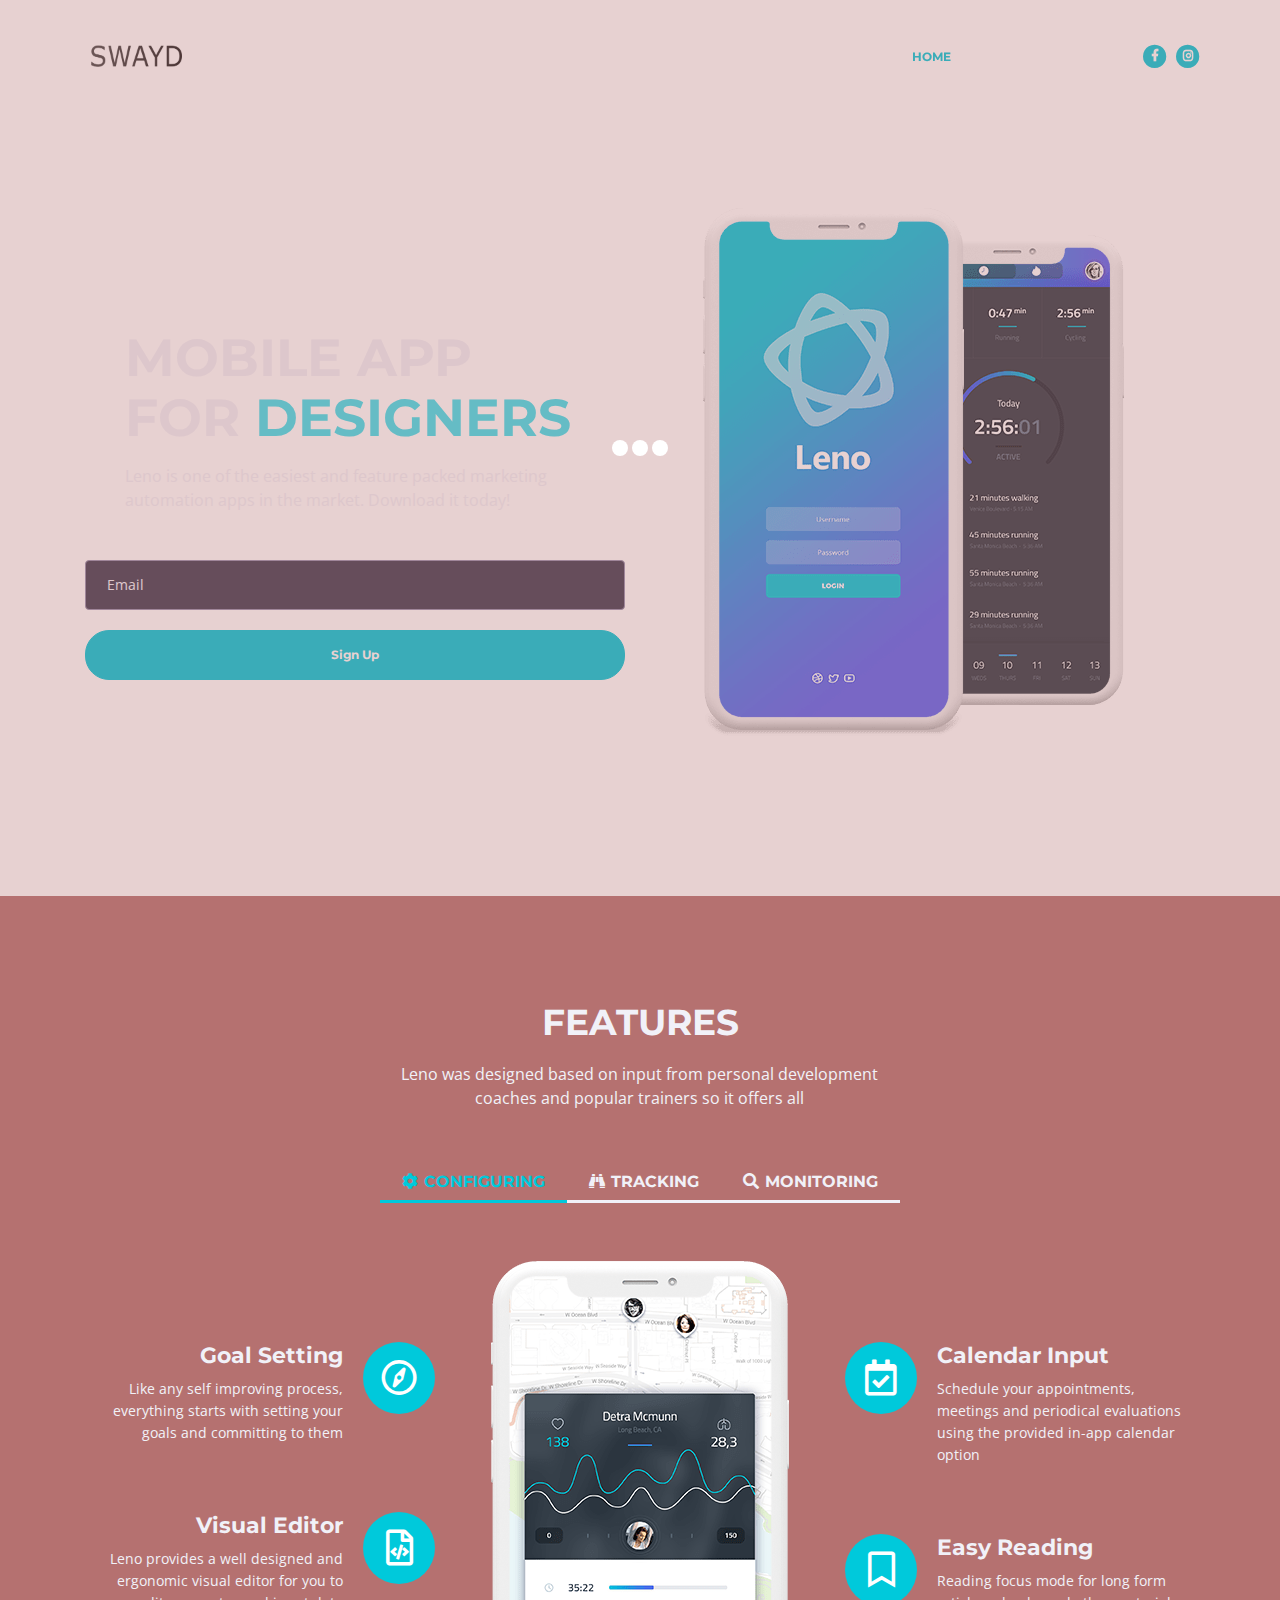
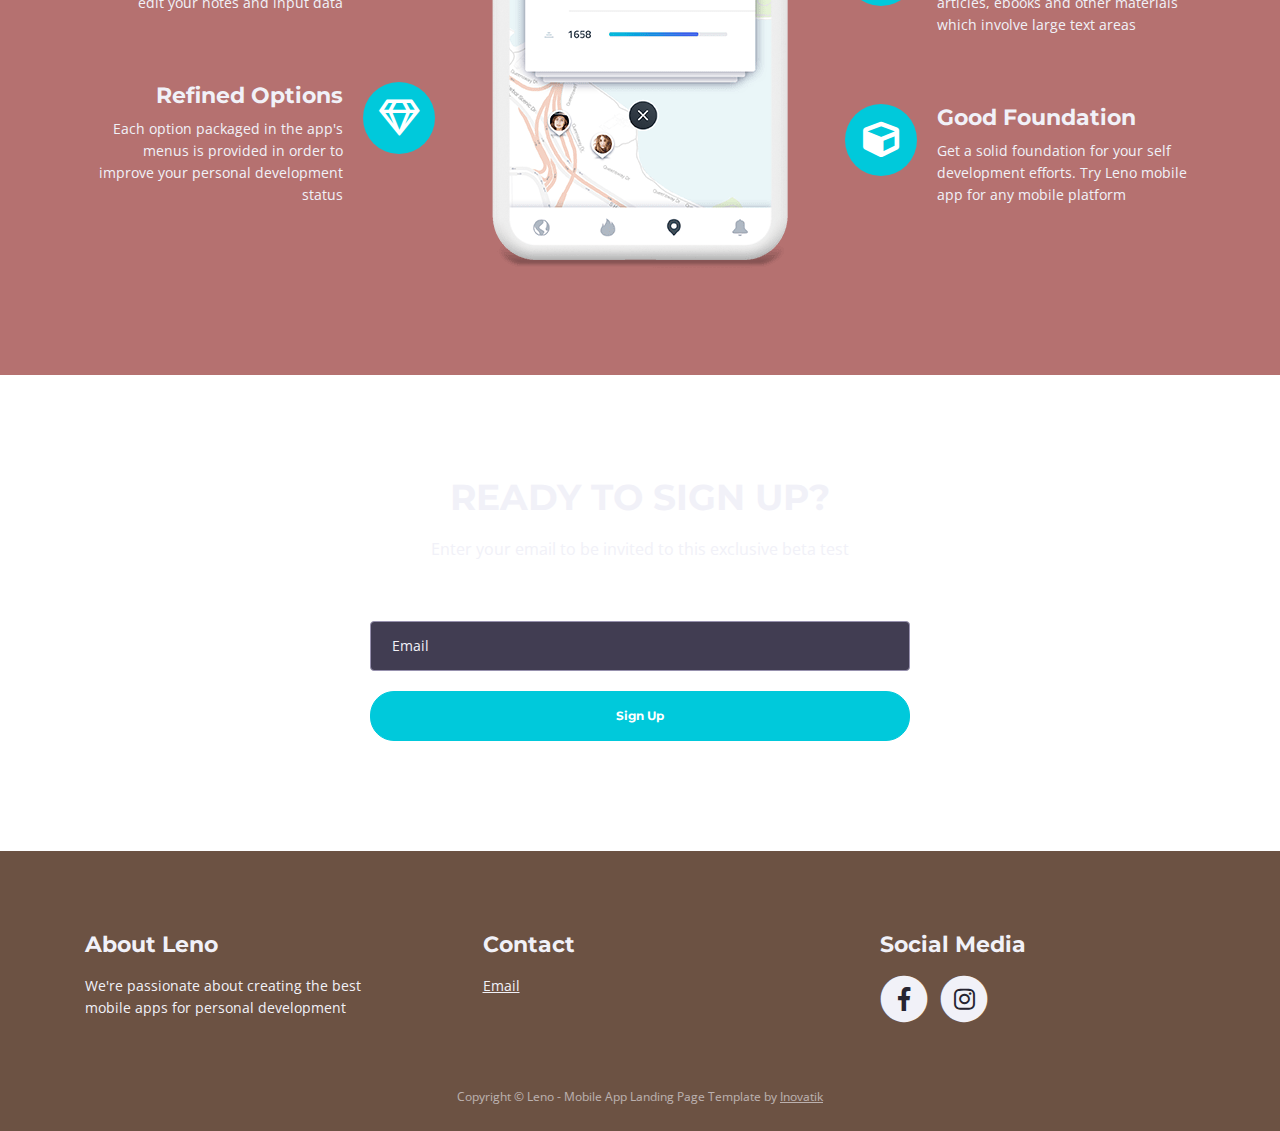
==== commit 9cc73634: "Added email Textbox to screen1, removed the background, changed the background of features and iphon" ====
--- a/index.html
+++ b/index.html
@@ -3,7 +3,7 @@
 <head>
     <meta charset="utf-8">
     <meta name="viewport" content="width=device-width, initial-scale=1, shrink-to-fit=no">
-    
+
     <!-- SEO Meta Tags -->
     <meta name="description" content="Free mobile app HTML landing page template to help you build a great online presence for your app which will convert visitors into users">
     <meta name="author" content="Inovatik">
@@ -19,7 +19,7 @@
 
     <!-- Website Title -->
     <title>SWAYD</title>
-    
+
     <!-- Styles -->
     <link href="https://fonts.googleapis.com/css?family=Montserrat:400,600,700" rel="stylesheet">
     <link href="https://fonts.googleapis.com/css?family=Open+Sans:400,400i,700,700i" rel="stylesheet">
@@ -28,12 +28,12 @@
     <link href="css/swiper.css" rel="stylesheet">
 	<link href="css/magnific-popup.css" rel="stylesheet">
 	<link href="css/styles.css" rel="stylesheet">
-	
+
 	<!-- Favicon  -->
     <link rel="icon" href="images/favicon.png">
 </head>
 <body data-spy="scroll" data-target=".fixed-top">
-    
+
     <!-- Preloader -->
 	<div class="spinner-wrapper">
         <div class="spinner">
@@ -43,15 +43,15 @@
         </div>
     </div>
     <!-- end of preloader -->
-    
+
     <!-- Navbar -->
     <nav class="navbar navbar-expand-md navbar-dark navbar-custom fixed-top">
         <!-- Text Logo - Use this if you don't have a graphic logo -->
         <!-- <a class="navbar-brand logo-text page-scroll" href="index.html">SWAYD</a> -->
 
         <!-- Image Logo -->
-        <a class="navbar-brand logo-image" href="index.html"><img src="images/swaydlogo.png" alt="alternative"></a> 
-        
+        <a class="navbar-brand logo-image" href="index.html"><img src="images/swaydlogo.png" alt="alternative"></a>
+
         <!-- Mobile Menu Toggle Button -->
         <button class="navbar-toggler" type="button" data-toggle="collapse" data-target="#navbarsExampleDefault" aria-controls="navbarsExampleDefault" aria-expanded="false" aria-label="Toggle navigation">
             <span class="navbar-toggler-awesome fas fa-bars"></span>
@@ -81,7 +81,7 @@
                 <span class="fa-stack">
                     <a href="#your-link">
                         <i class="fas fa-circle fa-stack-2x"></i>
-                        <i class="fab fa-twitter fa-stack-1x"></i>
+                        <i class="fab fa-instagram fa-stack-1x"></i>
                     </a>
                 </span>
             </span>
@@ -99,9 +99,22 @@
                         <div class="text-container">
                             <h1>MOBILE APP <br>FOR <span id="js-rotating">DESIGNERS, MARKETERS, DEVELOPERS</span></h1>
                             <p class="p-large">Leno is one of the easiest and feature packed marketing automation apps in the market. Download it today!</p>
-                            <a class="btn-solid-lg page-scroll" href="#your-link"><i class="fab fa-apple"></i>APP STORE</a>
-                            <a class="btn-solid-lg page-scroll" href="#your-link"><i class="fab fa-google-play"></i>PLAY STORE</a>
                         </div>
+                        <!-- Contact Form -->
+                        <form id="contactForm" data-toggle="validator" data-focus="false">
+                            <div class="form-group">
+                                <input type="email" class="form-control-input" id="cemail" required>
+                                <label class="label-control" for="cemail">Email</label>
+                                <div class="help-block with-errors"></div>
+                            </div>
+                            <div class="form-group">
+                                <button type="submit" class="form-control-submit-button">Sign Up</button>
+                            </div>
+                            <div class="form-message">
+                                <div id="cmsgSubmit" class="h3 text-center hidden"></div>
+                            </div>
+                        </form>
+                        <!-- end of contact form -->
                     </div> <!-- end of col -->
                     <div class="col-lg-6">
                         <div class="image-container">
@@ -113,7 +126,7 @@
         </div> <!-- end of header-content -->
     </header> <!-- end of header -->
     <!-- end of header -->
-  
+
 
     <!-- Features -->
     <div id="features" class="tabs">
@@ -143,12 +156,12 @@
 
                 <!-- Tabs Content-->
                 <div class="tab-content" id="lenoTabsContent">
-                    
+
                     <!-- Tab -->
                     <div class="tab-pane fade show active" id="tab-1" role="tabpanel" aria-labelledby="tab-1">
                         <div class="container">
                             <div class="row">
-                                
+
                                 <!-- Icon Cards Pane -->
                                 <div class="col-lg-4">
                                     <div class="card left-pane first">
@@ -192,7 +205,7 @@
                                     <img class="img-fluid" src="images/features-iphone-1.png" alt="alternative">
                                 </div>
                                 <!-- end of image pane -->
-                                
+
                                 <!-- Icon Cards Pane -->
                                 <div class="col-lg-4">
                                     <div class="card right-pane first">
@@ -246,14 +259,14 @@
                                     <img class="img-fluid" src="images/features-iphone-2.png" alt="alternative">
                                 </div>
                                 <!-- end of image pane -->
-                                
+
                                 <!-- Text And Icon Cards Area -->
                                 <div class="col-md-8">
                                     <div class="text-area">
                                         <h3>Track Result Based On Your</h3>
                                         <p>After you've configured the app and settled on the data gathering techniques you can not start the information trackers and start collecting those <a class="turquoise" href="#your-link">interesting details</a>. You can always change them.</p>
                                     </div> <!-- end of text-area -->
-                                    
+
                                     <div class="icon-cards-area">
                                             <div class="card">
                                                 <div class="card-icon">
@@ -345,7 +358,7 @@
                                             </div>
                                         </div>
                                     </div> <!-- end of icon cards area -->
-                                    
+
                                     <div class="text-area">
                                         <h3>Monitoring Tools Evaluation</h3>
                                         <p>Monitor the evolution of your finances and health state using tools integrated in Leno. The generated real time reports can be filtered based on any <a class="turquoise" href="#your-link">desired criteria</a>.</p>
@@ -358,7 +371,7 @@
                                     <img class="img-fluid" src="images/features-iphone-3.png" alt="alternative">
                                 </div>
                                 <!-- end of image pane -->
-                                    
+
                             </div> <!-- end of row -->
                         </div> <!-- end of container -->
                     </div><!-- end of tab-pane -->
@@ -367,119 +380,11 @@
                 </div> <!-- end of tab-content -->
                 <!-- end of tabs content -->
 
-            </div> <!-- end of row --> 
-        </div> <!-- end of container --> 
+            </div> <!-- end of row -->
+        </div> <!-- end of container -->
     </div> <!-- end of tabs -->
     <!-- end of features -->
 
-
-    <!-- Screenshots -->
-    <div class="slider-2">
-        <div class="container">
-            <div class="row">
-                <div class="col-lg-12">
-                    
-                    <!-- Image Slider -->
-                    <div class="slider-container">
-                        <div class="swiper-container image-slider">
-                            <div class="swiper-wrapper">
-                                
-                                <!-- Slide -->
-                                <div class="swiper-slide">
-                                    <a href="images/screenshot-1.png" class="popup-link" data-effect="fadeIn">
-                                        <img class="img-fluid" src="images/screenshot-1.png" alt="alternative">
-                                    </a>
-                                </div>
-                                <!-- end of slide -->
-                                
-                                <!-- Slide -->
-                                <div class="swiper-slide">
-                                    <a href="images/screenshot-2.png" class="popup-link" data-effect="fadeIn">
-                                        <img class="img-fluid" src="images/screenshot-2.png" alt="alternative">
-                                    </a>
-                                </div>
-                                <!-- end of slide -->
-
-                                <!-- Slide -->
-                                <div class="swiper-slide">
-                                    <a href="images/screenshot-3.png" class="popup-link" data-effect="fadeIn">
-                                        <img class="img-fluid" src="images/screenshot-3.png" alt="alternative">
-                                    </a>
-                                </div>
-                                <!-- end of slide -->
-
-                                <!-- Slide -->
-                                <div class="swiper-slide">
-                                    <a href="images/screenshot-4.png" class="popup-link" data-effect="fadeIn">
-                                        <img class="img-fluid" src="images/screenshot-4.png" alt="alternative">
-                                    </a>
-                                </div>
-                                <!-- end of slide -->
-
-                                <!-- Slide -->
-                                <div class="swiper-slide">
-                                    <a href="images/screenshot-5.png" class="popup-link" data-effect="fadeIn">
-                                        <img class="img-fluid" src="images/screenshot-5.png" alt="alternative">
-                                    </a>
-                                </div>
-                                <!-- end of slide -->
-                                
-                                <!-- Slide -->
-                                <div class="swiper-slide">
-                                    <a href="images/screenshot-6.png" class="popup-link" data-effect="fadeIn">
-                                        <img class="img-fluid" src="images/screenshot-6.png" alt="alternative">
-                                    </a>
-                                </div>
-                                <!-- end of slide -->
-
-                                <!-- Slide -->
-                                <div class="swiper-slide">
-                                    <a href="images/screenshot-7.png" class="popup-link" data-effect="fadeIn">
-                                        <img class="img-fluid" src="images/screenshot-7.png" alt="alternative">
-                                    </a>
-                                </div>
-                                <!-- end of slide -->
-
-                                <!-- Slide -->
-                                <div class="swiper-slide">
-                                    <a href="images/screenshot-8.png" class="popup-link" data-effect="fadeIn">
-                                        <img class="img-fluid" src="images/screenshot-8.png" alt="alternative">
-                                    </a>
-                                </div>
-                                <!-- end of slide -->
-
-                                <!-- Slide -->
-                                <div class="swiper-slide">
-                                    <a href="images/screenshot-9.png" class="popup-link" data-effect="fadeIn">
-                                        <img class="img-fluid" src="images/screenshot-9.png" alt="alternative">
-                                    </a>
-                                </div>
-                                <!-- end of slide -->
-
-                                <!-- Slide -->
-                                <div class="swiper-slide">
-                                    <a href="images/screenshot-10.png" class="popup-link" data-effect="fadeIn">
-                                        <img class="img-fluid" src="images/screenshot-10.png" alt="alternative">
-                                    </a>
-                                </div>
-                                <!-- end of slide -->
-                                
-                            </div> <!-- end of swiper-wrapper -->
-
-                            <!-- Add Arrows -->
-                            <div class="swiper-button-next"></div>
-                            <div class="swiper-button-prev"></div>
-                            <!-- end of add arrows -->
-
-                        </div> <!-- end of swiper-container -->
-                    </div> <!-- end of slider-container -->
-                    <!-- end of image slider -->
-
-                </div> <!-- end of col -->
-            </div> <!-- end of row -->
-        </div> <!-- end of container -->
-    </div> <!-- end of slider-2 -->
-    <!-- end of screenshots -->
 
 
     <!-- Contact -->
@@ -490,36 +395,21 @@
                     <h2>READY TO SIGN UP?</h2>
                     <ul class="list-unstyled li-space-lg">
                         <li class="address">Enter your email to be invited to this exclusive beta test</li>
-                        <li><i class="fas fa-envelope"></i><a class="blue" href="mailto:office@leno.com">office@leno.com</a></li>
                     </ul>
                 </div> <!-- end of col -->
             </div> <!-- end of row -->
             <div class="row">
                 <div class="col-lg-6 offset-lg-3">
-                    
+
                     <!-- Contact Form -->
                     <form id="contactForm" data-toggle="validator" data-focus="false">
-                        <div class="form-group">
-                            <input type="text" class="form-control-input" id="cname" required>
-                            <label class="label-control" for="cname">Name</label>
-                            <div class="help-block with-errors"></div>
-                        </div>
                         <div class="form-group">
                             <input type="email" class="form-control-input" id="cemail" required>
                             <label class="label-control" for="cemail">Email</label>
                             <div class="help-block with-errors"></div>
                         </div>
                         <div class="form-group">
-                            <textarea class="form-control-textarea" id="cmessage" required></textarea>
-                            <label class="label-control" for="cmessage">Your message</label>
-                            <div class="help-block with-errors"></div>
-                        </div>
-                        <div class="form-group checkbox">
-                            <input type="checkbox" id="cterms" value="Agreed-to-Terms" required>I have read and agree to Leno's stated conditions in <a href="privacy-policy.html">Privacy Policy</a> and <a href="terms-conditions.html">Terms Conditions</a> 
-                            <div class="help-block with-errors"></div>
-                        </div>
-                        <div class="form-group">
-                            <button type="submit" class="form-control-submit-button">SUBMIT MESSAGE</button>
+                            <button type="submit" class="form-control-submit-button">Sign Up</button>
                         </div>
                         <div class="form-message">
                             <div id="cmsgSubmit" class="h3 text-center hidden"></div>
@@ -562,32 +452,14 @@
                         <span class="fa-stack">
                             <a href="#your-link">
                                 <i class="fas fa-circle fa-stack-2x"></i>
-                                <i class="fab fa-twitter fa-stack-1x"></i>
-                            </a>
-                        </span>
-                        <span class="fa-stack">
-                            <a href="#your-link">
-                                <i class="fas fa-circle fa-stack-2x"></i>
-                                <i class="fab fa-google-plus-g fa-stack-1x"></i>
-                            </a>
-                        </span>
-                        <span class="fa-stack">
-                            <a href="#your-link">
-                                <i class="fas fa-circle fa-stack-2x"></i>
                                 <i class="fab fa-instagram fa-stack-1x"></i>
                             </a>
                         </span>
-                        <span class="fa-stack">
-                            <a href="#your-link">
-                                <i class="fas fa-circle fa-stack-2x"></i>
-                                <i class="fab fa-linkedin-in fa-stack-1x"></i>
-                            </a>
-                        </span>
-                    </div> 
+                    </div>
                 </div> <!-- end of col -->
             </div> <!-- end of row -->
         </div> <!-- end of container -->
-    </div> <!-- end of footer -->  
+    </div> <!-- end of footer -->
     <!-- end of footer -->
 
 
@@ -600,10 +472,10 @@
                 </div> <!-- end of col -->
             </div> <!-- enf of row -->
         </div> <!-- end of container -->
-    </div> <!-- end of copyright --> 
+    </div> <!-- end of copyright -->
     <!-- end of copyright -->
-    
-    	
+
+
     <!-- Scripts -->
     <script src="js/jquery.min.js"></script> <!-- jQuery for Bootstrap's JavaScript plugins -->
     <script src="js/popper.min.js"></script> <!-- Popper tooltip library for Bootstrap -->
@@ -615,4 +487,4 @@
     <script src="js/validator.min.js"></script> <!-- Validator.js - Bootstrap plugin that validates forms -->
     <script src="js/scripts.js"></script> <!-- Custom scripts -->
 </body>
-</html>+</html>
--- a/css/styles.css
+++ b/css/styles.css
@@ -35,7 +35,7 @@
 }
 
 body, p {
-	color: #f1f1f8; 
+	color: #f1f1f8;
 	font: 400 0.875rem/1.375rem "Open Sans", sans-serif;
 }
 
@@ -244,7 +244,7 @@
 }
 
 /* IE10+ hack to solve lower label text position compared to the rest of the browsers */
-@media screen and (-ms-high-contrast: active), screen and (-ms-high-contrast: none) {  
+@media screen and (-ms-high-contrast: active), screen and (-ms-high-contrast: none) {
 	.label-control {
 		top: 0.9375rem;
 	}
@@ -283,7 +283,7 @@
 }
 
 /* IE10+ hack to solve lower label text position compared to the rest of the browsers */
-@media screen and (-ms-high-contrast: active), screen and (-ms-high-contrast: none) {  
+@media screen and (-ms-high-contrast: active), screen and (-ms-high-contrast: none) {
 	.form-control-input {
 		padding-top: 1.25rem;
 		padding-bottom: 0.75rem;
@@ -305,7 +305,7 @@
 	-ms-appearance: none;
     -o-appearance: none;
     appearance: none;
-    background-image: url('../images/down-arrow.png');
+    /* background-image: url('../images/down-arrow.png'); */
     background-position: 96% 50%;
     background-repeat: no-repeat;
     outline: none;
@@ -352,7 +352,7 @@
 }
 
 /* IE10+ hack to raise checkbox field position compared to the rest of the browsers */
-@media screen and (-ms-high-contrast: active), screen and (-ms-high-contrast: none) {  
+@media screen and (-ms-high-contrast: active), screen and (-ms-high-contrast: none) {
 	input[type='checkbox'] {
 		vertical-align: -9%;
 	}
@@ -482,17 +482,17 @@
 /* animate in */
 .my-mfp-slide-bottom.mfp-ready .zoom-anim-dialog {
 	opacity: 1;
-	-webkit-transform: translateY(0) perspective(37.5rem) rotateX(0); 
-	-ms-transform: translateY(0) perspective(37.5rem) rotateX(0); 
-	transform: translateY(0) perspective(37.5rem) rotateX(0); 
+	-webkit-transform: translateY(0) perspective(37.5rem) rotateX(0);
+	-ms-transform: translateY(0) perspective(37.5rem) rotateX(0);
+	transform: translateY(0) perspective(37.5rem) rotateX(0);
 }
 
 /* animate out */
 .my-mfp-slide-bottom.mfp-removing .zoom-anim-dialog {
 	opacity: 0;
-	-webkit-transform: translateY(-0.625rem) perspective(37.5rem) rotateX(10deg); 
-	-ms-transform: translateY(-0.625rem) perspective(37.5rem) rotateX(10deg); 
-	transform: translateY(-0.625rem) perspective(37.5rem) rotateX(10deg); 
+	-webkit-transform: translateY(-0.625rem) perspective(37.5rem) rotateX(10deg);
+	-ms-transform: translateY(-0.625rem) perspective(37.5rem) rotateX(10deg);
+	transform: translateY(-0.625rem) perspective(37.5rem) rotateX(10deg);
 }
 
 /* dark overlay, start state */
@@ -570,7 +570,7 @@
 	right: 0;
 	bottom: 0;
 	left: 0;
-	background: #2f2c3d;
+	background: #b57170;
 }
 
 .spinner {
@@ -579,7 +579,7 @@
 	left: 50%; /* centers the loading animation horizontally one the screen */
 	width: 3.75rem;
 	height: 1.25rem;
-	margin: -0.625rem 0 0 -1.875rem; /* is width and height divided by two */ 
+	margin: -0.625rem 0 0 -1.875rem; /* is width and height divided by two */
 	text-align: center;
 }
 
@@ -609,11 +609,11 @@
 }
 
 @keyframes sk-bouncedelay {
-	0%, 80%, 100% { 
+	0%, 80%, 100% {
 		-webkit-transform: scale(0);
 		-ms-transform: scale(0);
 		transform: scale(0);
-	} 40% { 
+	} 40% {
 		-webkit-transform: scale(1.0);
 		-ms-transform: scale(1.0);
 		transform: scale(1.0);
@@ -695,7 +695,7 @@
 }
 
 .navbar-custom .dropdown-item:hover {
-	background-color: #4633af;
+	background-color: #ddceb5;
 }
 
 .navbar-custom .dropdown-item .item-text {
@@ -748,7 +748,7 @@
 /*    04. Header     */
 /*********************/
 .header {
-	background: linear-gradient(to bottom right, rgba(72, 72, 212, 0), rgba(241, 104, 104, 0)), url('../images/header-background.jpg') center center no-repeat;
+	/* background: linear-gradient(to bottom right, rgba(72, 72, 212, 0), rgba(241, 104, 104, 0)), url('../images/header-background.jpg') center center no-repeat; */
 	background-size: cover;
 }
 
@@ -847,7 +847,7 @@
 .tabs {
 	padding-top: 6.5rem;
 	padding-bottom: 4.25rem;
-	background-color: #2f2c3d;
+	background-color: #b57170;
 }
 
 .tabs h2 {
@@ -995,7 +995,7 @@
 	padding-top: 6.375rem;
 	padding-bottom: 6.875rem;
 	background: url('../images/video-background.jpg') center center no-repeat;
-	background-size: cover; 
+	background-size: cover;
 }
 
 .basic-1 h2 {
@@ -1032,7 +1032,7 @@
 	-ms-transform: translateX(-50%) translateY(-50%);
 	transform: translateX(-50%) translateY(-50%);
 }
-  
+
 .basic-1 .video-play-button:before {
 	content: "";
 	position: absolute;
@@ -1049,7 +1049,7 @@
 	-ms-transform: translateX(-50%) translateY(-50%);
 	transform: translateX(-50%) translateY(-50%);
 }
-  
+
 .basic-1 .video-play-button:after {
 	content: "";
 	position: absolute;
@@ -1066,7 +1066,7 @@
 	-ms-transform: translateX(-50%) translateY(-50%);
 	transform: translateX(-50%) translateY(-50%);
 }
-  
+
 .basic-1 .video-play-button span {
 	position: relative;
 	display: block;
@@ -1079,7 +1079,7 @@
 	border-top: 1rem solid transparent;
 	border-bottom: 1rem solid transparent;
 }
-  
+
 @keyframes pulse-border {
 	0% {
 		transform: translateX(-50%) translateY(-50%) translateZ(0) scale(1);
@@ -1090,7 +1090,7 @@
 		opacity: 0;
 	}
 }
-/* end of video play button */  
+/* end of video play button */
 
 
 /*************************/
@@ -1146,7 +1146,7 @@
 	margin: 2.5rem auto;
 	padding: 3rem 1rem;
 	border-radius: 0.25rem;
-	background-color: #2f2c3d;
+	background-color: #b57170;
 	text-align: left;
 }
 
@@ -1222,7 +1222,7 @@
 .slider-2 {
 	padding-top: 6.875rem;
 	padding-bottom: 6.875rem;
-	background-color: #2f2c3d;
+	background-color: #b57170;
 }
 
 .slider-2 .slider-container {
@@ -1267,7 +1267,7 @@
 	padding-top: 6.5rem;
 	padding-bottom: 6.75rem;
 	background: url('../images/download-background.jpg') center center no-repeat;
-	background-size: cover; 
+	background-size: cover;
 }
 
 .basic-4 .text-container {
@@ -1309,7 +1309,7 @@
 
 .counter #counter .counter-value {
 	color: #f1f1f8;
-	font: 700 3.5rem/4.25rem "Montserrat", sans-serif;	
+	font: 700 3.5rem/4.25rem "Montserrat", sans-serif;
 	vertical-align: middle;
 }
 
@@ -1327,8 +1327,8 @@
 .form {
 	padding-top: 6.25rem;
 	padding-bottom: 5.625rem;
-	background: url('../images/contact-background.jpg') center bottom no-repeat;
-	background-size: cover; 
+	/* background: url('../images/contact-background.jpg') center bottom no-repeat; */
+	background-size: cover;
 }
 
 .form h2 {
@@ -1360,7 +1360,7 @@
 /**********************/
 .footer {
 	padding-top: 5rem;
-	background-color: #262431;
+	background-color: #6c5243;
 }
 
 .footer .footer-col {
@@ -1412,7 +1412,7 @@
 .copyright {
 	padding-top: 1rem;
 	padding-bottom: 0.5rem;
-	background-color: #262431;
+	background-color: #6c5243;
 	text-align: center;
 }
 
@@ -1440,7 +1440,7 @@
 }
 
 a:hover.back-to-top {
-	background-color: #36edfd; 
+	background-color: #36edfd;
 }
 
 
@@ -1457,7 +1457,7 @@
 .ex-basic-1 {
 	padding-top: 2rem;
 	padding-bottom: 0.875rem;
-	background-color: #2f2c3d;
+	background-color: #b57170;
 }
 
 .ex-basic-1 .breadcrumbs {
@@ -1521,10 +1521,10 @@
 
 /*****************************/
 /*     20. Media Queries     */
-/*****************************/	
+/*****************************/
 /* Min-width width 768px */
 @media (min-width: 768px) {
-	
+
 	/* General Styles */
 	.p-heading {
 		width: 85%;
@@ -1544,7 +1544,7 @@
 		box-shadow: none;
         background: transparent;
 	}
-	
+
 	.navbar-custom .navbar-brand.logo-text {
 		color: #fff;
 	}
@@ -1557,7 +1557,7 @@
 		padding: 0.25rem 0.75rem 0.25rem 0.75rem;
 		color: #fff;
 	}
-	
+
 	.navbar-custom .nav-item .nav-link:hover,
 	.navbar-custom .nav-item .nav-link.active {
 		color: #00c9db;
@@ -1566,7 +1566,7 @@
 	.navbar-custom.top-nav-collapse {
         padding: 0.5rem 1.5rem 0.5rem 2rem;
 		box-shadow: 0 0.0625rem 0.375rem 0 rgba(0, 0, 0, 0.1);
-		background-color: #4633af;
+		background-color: #ddceb5;
 	}
 
 	.navbar-custom.top-nav-collapse .navbar-brand.logo-text {
@@ -1576,7 +1576,7 @@
 	.navbar-custom.top-nav-collapse .nav-item .nav-link {
 		color: #fff;
 	}
-	
+
 	.navbar-custom.top-nav-collapse .nav-item .nav-link:hover,
 	.navbar-custom.top-nav-collapse .nav-item .nav-link.active {
 		color: #00c9db;
@@ -1610,7 +1610,7 @@
 		width: 1.375rem;
 		background-size: 1.375rem 2.125rem;
 	}
-	
+
 	.slider-1 .swiper-button-next {
 		right: 1rem;
 		width: 1.375rem;
@@ -1624,7 +1624,7 @@
 		width: 4.5rem;
 		height: 4.5rem;
 	}
-	
+
 	.tabs .card .card-icon .fas,
 	.tabs .card .card-icon .far {
 		font-size: 2.25rem;
@@ -1687,7 +1687,7 @@
 		width: 1.375rem;
 		background-size: 1.375rem 2.125rem;
 	}
-	
+
 	.slider-2 .swiper-button-next {
 		width: 1.375rem;
 		background-size: 1.375rem 2.125rem;
@@ -1730,7 +1730,7 @@
 
 /* Min-width width 992px */
 @media (min-width: 992px) {
-	
+
 	/* Navigation */
 	.navbar-custom .social-icons {
 		display: block;
@@ -1742,12 +1742,12 @@
 		margin-left: 0.375rem;
 		font-size: 0.75rem;
 	}
-	
+
 	.navbar-custom .fa-stack-2x {
 		color: #00c9db;
 		transition: all 0.2s ease;
 	}
-	
+
 	.navbar-custom .fa-stack-1x {
 		color: #fff;
 		transition: all 0.2s ease;
@@ -1787,7 +1787,7 @@
 	.tabs .card-body {
 		padding: 1rem 0 1.5rem 0;
 	}
-	
+
 	.tabs #tab-1 .card.left-pane {
 		text-align: right;
 	}
@@ -1807,7 +1807,7 @@
 		margin-top: 0;
 		margin-bottom: 0;
 	}
-	
+
 	.tabs #tab-2 .icon-cards-area {
 		margin-top: 2.25rem;
 	}
@@ -1903,9 +1903,9 @@
 		margin-right: 2.5rem;
 		margin-left: 2.5rem;
 	}
-	
+
 	.counter #counter .counter-value {
-		font: 700 4.25rem/4.5rem "Montserrat", sans-serif;	
+		font: 700 4.25rem/4.5rem "Montserrat", sans-serif;
 	}
 	/* end of statistics */
 
@@ -1931,7 +1931,7 @@
 
 /* Min-width width 1200px */
 @media (min-width: 1200px) {
-	
+
 	/* Navigation */
 	.navbar-custom {
 		padding: 2.125rem 5rem 2.125rem 5rem;
@@ -1942,7 +1942,7 @@
 	}
 	/* end of navigation */
 
-	
+
 	/* General Styles */
 	.p-heading {
 		width: 44%;
@@ -2008,7 +2008,7 @@
 		padding-right: 2.5rem;
 		padding-left: 2.5rem;
 	}
-	
+
 	.tabs #tab-3 .icon-cards-area {
 		margin-top: 2rem;
 		margin-left: 1rem;
@@ -2017,7 +2017,7 @@
 	.tabs #tab-3 .icon-cards-area .card {
 		margin-right: 3.875rem;
 	}
-	
+
 	.tabs #tab-3 .text-area {
 		margin-right: 1.5rem;
 		margin-left: 1rem;
@@ -2032,8 +2032,8 @@
 		margin-right: 1.5rem;
 	}
 	/* end of details 1 */
-	
-	
+
+
 	/* Details 2 */
 	.basic-3 .text-container {
 		margin-top: 4.5rem;
@@ -2087,4 +2087,4 @@
 	}
 	/* end of extra pages */
 }
-/* end of min-width width 1200px */+/* end of min-width width 1200px */
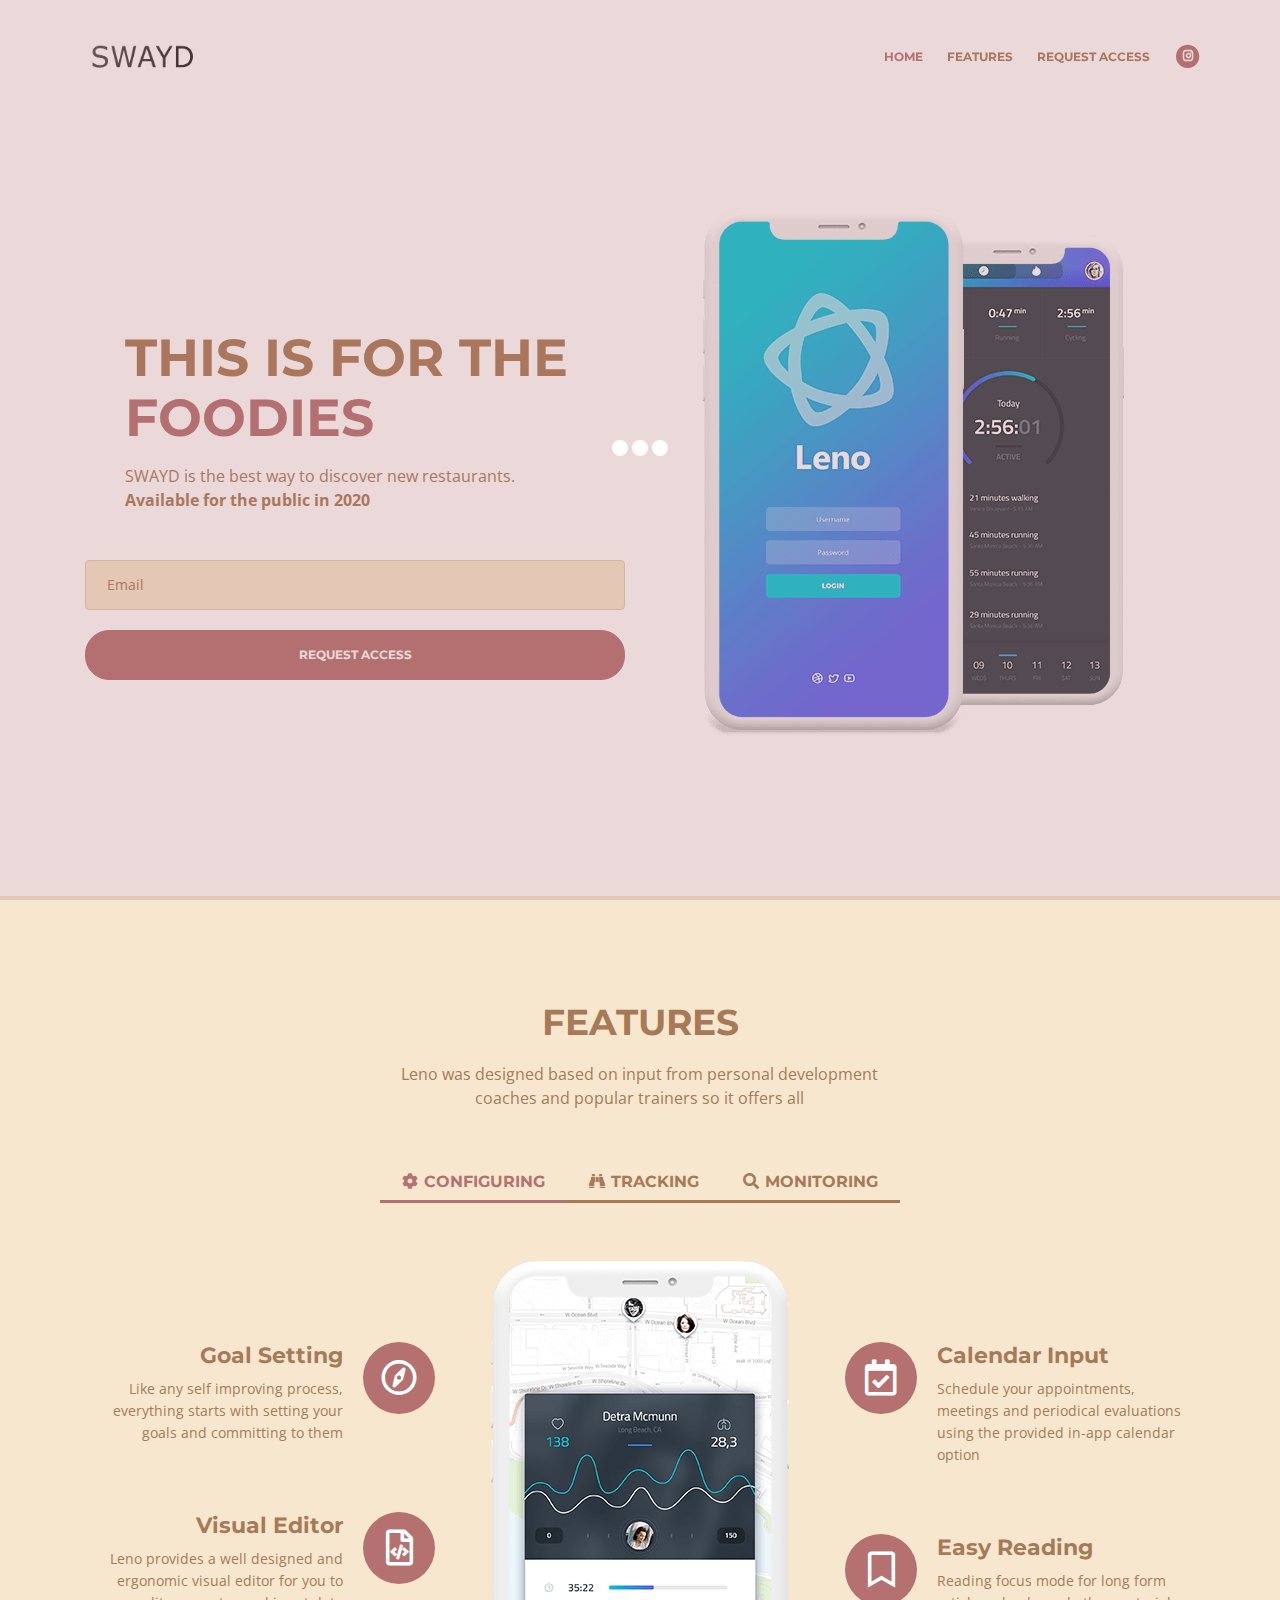
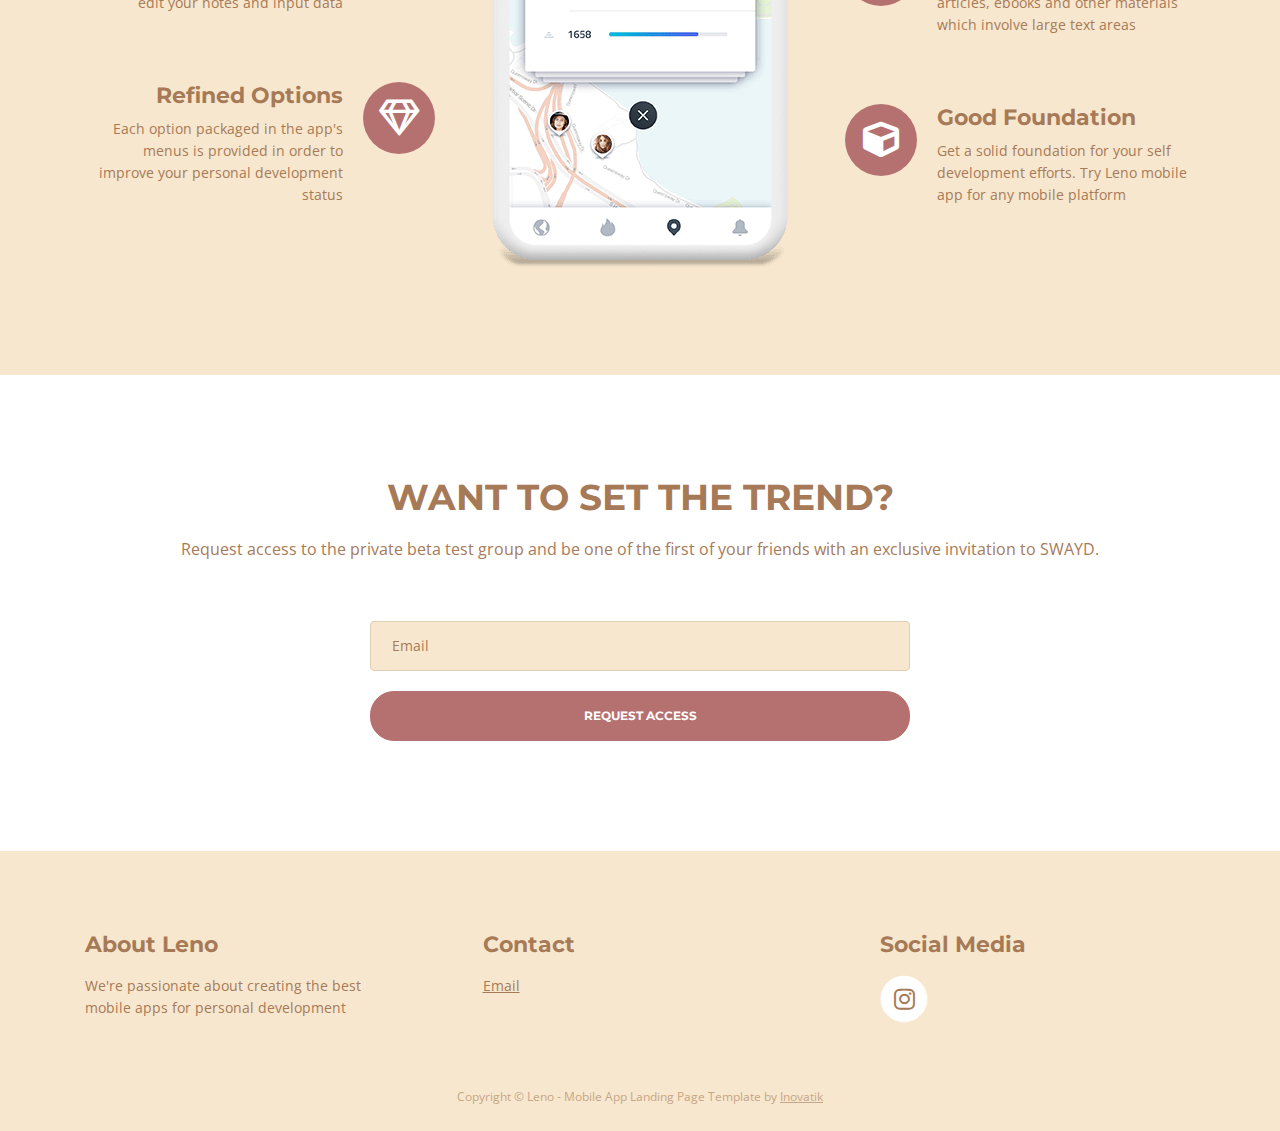
==== commit 689fe880: "Pink and brown colorscheme with only 3 sections" ====
--- a/index.html
+++ b/index.html
@@ -68,16 +68,10 @@
                     <a class="nav-link page-scroll" href="#features">FEATURES</a>
                 </li>
                 <li class="nav-item">
-                    <a class="nav-link page-scroll" href="#contact">SIGN UP</a>
+                    <a class="nav-link page-scroll" href="#contact">REQUEST ACCESS</a>
                 </li>
             </ul>
             <span class="nav-item social-icons">
-                <span class="fa-stack">
-                    <a href="#your-link">
-                        <i class="fas fa-circle fa-stack-2x"></i>
-                        <i class="fab fa-facebook-f fa-stack-1x"></i>
-                    </a>
-                </span>
                 <span class="fa-stack">
                     <a href="#your-link">
                         <i class="fas fa-circle fa-stack-2x"></i>
@@ -97,8 +91,8 @@
                 <div class="row">
                     <div class="col-lg-6">
                         <div class="text-container">
-                            <h1>MOBILE APP <br>FOR <span id="js-rotating">DESIGNERS, MARKETERS, DEVELOPERS</span></h1>
-                            <p class="p-large">Leno is one of the easiest and feature packed marketing automation apps in the market. Download it today!</p>
+                            <h1>THIS IS FOR THE<br/> <span id="js-rotating">FOODIES, ADVENTURERS, TRENDSETTERS</span></h1>
+                            <p class="p-large">SWAYD is the best way to discover new restaurants. <br/><b/>Available for the public in 2020</b></p>
                         </div>
                         <!-- Contact Form -->
                         <form id="contactForm" data-toggle="validator" data-focus="false">
@@ -108,7 +102,7 @@
                                 <div class="help-block with-errors"></div>
                             </div>
                             <div class="form-group">
-                                <button type="submit" class="form-control-submit-button">Sign Up</button>
+                                <button type="submit" class="form-control-submit-button">REQUEST ACCESS</button>
                             </div>
                             <div class="form-message">
                                 <div id="cmsgSubmit" class="h3 text-center hidden"></div>
@@ -392,9 +386,9 @@
         <div class="container">
             <div class="row">
                 <div class="col-lg-12">
-                    <h2>READY TO SIGN UP?</h2>
+                    <h2>WANT TO SET THE TREND?</h2>
                     <ul class="list-unstyled li-space-lg">
-                        <li class="address">Enter your email to be invited to this exclusive beta test</li>
+                        <li class="address">Request access to the private beta test group and be one of the first of your friends with an exclusive invitation to SWAYD.</li>
                     </ul>
                 </div> <!-- end of col -->
             </div> <!-- end of row -->
@@ -409,7 +403,7 @@
                             <div class="help-block with-errors"></div>
                         </div>
                         <div class="form-group">
-                            <button type="submit" class="form-control-submit-button">Sign Up</button>
+                            <button type="submit" class="form-control-submit-button">REQUEST ACCESS</button>
                         </div>
                         <div class="form-message">
                             <div id="cmsgSubmit" class="h3 text-center hidden"></div>
@@ -443,12 +437,6 @@
                 <div class="col-md-4">
                     <div class="footer-col last">
                         <h4>Social Media</h4>
-                        <span class="fa-stack">
-                            <a href="#your-link">
-                                <i class="fas fa-circle fa-stack-2x"></i>
-                                <i class="fab fa-facebook-f fa-stack-1x"></i>
-                            </a>
-                        </span>
                         <span class="fa-stack">
                             <a href="#your-link">
                                 <i class="fas fa-circle fa-stack-2x"></i>
--- a/css/styles.css
+++ b/css/styles.css
@@ -17,8 +17,8 @@
 /*****************************************
 Colors:
 
-- Text, navbar links - white #f1f1f8
-- Buttons, bullets, icons - turquoise #00c9db
+- Text, navbar links - white #A77A57
+- Buttons, bullets, icons - turquoise #B57170
 - Navbar - navy #4633af
 - Backgrounds - dark denim #262431
 - Backgrounds - denim #2f2c3d
@@ -35,17 +35,17 @@
 }
 
 body, p {
-	color: #f1f1f8;
+	color: #A77A57;
 	font: 400 0.875rem/1.375rem "Open Sans", sans-serif;
 }
 
 .p-large {
-	color: #f1f1f8;
+	color: #A77A57;
 	font: 400 1rem/1.5rem "Open Sans", sans-serif;
 }
 
 .p-small {
-	color: #f1f1f8;
+	color: #A77A57;
 	font: 400 0.75rem/1.25rem "Open Sans", sans-serif;
 }
 
@@ -63,42 +63,42 @@
 }
 
 h1 {
-	color: #f1f1f8;
+	color: #A77A57;
 	font: 700 2.5rem/2.875rem "Montserrat", sans-serif;
 }
 
 h2 {
-	color: #f1f1f8;
+	color: #A77A57;
 	font: 700 2.25rem/2.75rem "Montserrat", sans-serif;
 }
 
 h3 {
-	color: #f1f1f8;
+	color: #A77A57;
 	font: 700 1.75rem/2.125rem "Montserrat", sans-serif;
 }
 
 h4 {
-	color: #f1f1f8;
+	color: #A77A57;
 	font: 700 1.375rem/1.75rem "Montserrat", sans-serif;
 }
 
 h5 {
-	color: #f1f1f8;
+	color: #A77A57;
 	font: 700 1.125rem/1.625rem "Montserrat", sans-serif;
 }
 
 h6 {
-	color: #f1f1f8;
+	color: #A77A57;
 	font: 700 1rem/1.5rem "Montserrat", sans-serif;
 }
 
 a {
-	color: #f1f1f8;
+	color: #A77A57;
 	text-decoration: underline;
 }
 
 a:hover {
-	color: #f1f1f8;
+	color: #A77A57;
 	text-decoration: underline;
 }
 
@@ -121,9 +121,9 @@
 .btn-solid-reg {
 	display: inline-block;
 	padding: 1.1875rem 2.125rem 1.1875rem 2.125rem;
-	border: 0.125rem solid #00c9db;
+	border: 0.125rem solid #B57170;
 	border-radius: 2rem;
-	background-color: #00c9db;
+	background-color: #B57170;
 	color: #fff;
 	font: 700 0.75rem/0 "Montserrat", sans-serif;
 	text-decoration: none;
@@ -132,16 +132,16 @@
 
 .btn-solid-reg:hover {
 	background-color: transparent;
-	color: #00c9db;
+	color: #B57170;
 	text-decoration: none;
 }
 
 .btn-solid-lg {
 	display: inline-block;
 	padding: 1.375rem 2.625rem 1.375rem 2.625rem;
-	border: 0.125rem solid #00c9db;
+	border: 0.125rem solid #B57170;
 	border-radius: 2rem;
-	background-color: #00c9db;
+	background-color: #B57170;
 	color: #fff;
 	font: 700 0.75rem/0 "Montserrat", sans-serif;
 	text-decoration: none;
@@ -150,7 +150,7 @@
 
 .btn-solid-lg:hover {
 	background-color: transparent;
-	color: #00c9db;
+	color: #B57170;
 	text-decoration: none;
 }
 
@@ -168,17 +168,17 @@
 .btn-outline-reg {
 	display: inline-block;
 	padding: 1.1875rem 2.125rem 1.1875rem 2.125rem;
-	border: 0.125rem solid #00c9db;
+	border: 0.125rem solid #B57170;
 	border-radius: 2rem;
 	background-color: transparent;
-	color: #00c9db;
+	color: #B57170;
 	font: 700 0.75rem/0 "Montserrat", sans-serif;
 	text-decoration: none;
 	transition: all 0.2s;
 }
 
 .btn-outline-reg:hover {
-	background-color: #00c9db;
+	background-color: #B57170;
 	color: #fff;
 	text-decoration: none;
 }
@@ -186,17 +186,17 @@
 .btn-outline-lg {
 	display: inline-block;
 	padding: 1.375rem 2.625rem 1.375rem 2.625rem;
-	border: 0.125rem solid #00c9db;
+	border: 0.125rem solid #B57170;
 	border-radius: 2rem;
 	background-color: transparent;
-	color: #00c9db;
+	color: #B57170;
 	font: 700 0.75rem/0 "Montserrat", sans-serif;
 	text-decoration: none;
 	transition: all 0.2s;
 }
 
 .btn-outline-lg:hover {
-	background-color: #00c9db;
+	background-color: #B57170;
 	color: #fff;
 	text-decoration: none;
 }
@@ -204,17 +204,17 @@
 .btn-outline-sm {
 	display: inline-block;
 	padding: 1rem 1.625rem 0.875rem 1.625rem;
-	border: 0.125rem solid #00c9db;
+	border: 0.125rem solid #B57170;
 	border-radius: 2rem;
 	background-color: transparent;
-	color: #00c9db;
+	color: #B57170;
 	font: 700 0.625rem/0 "Montserrat", sans-serif;
 	text-decoration: none;
 	transition: all 0.2s;
 }
 
 .btn-outline-sm:hover {
-	background-color: #00c9db;
+	background-color: #B57170;
 	color: #fff;
 	text-decoration: none;
 }
@@ -236,7 +236,7 @@
 	position: absolute;
 	top: 0.87rem;
 	left: 1.375rem;
-	color: #f1f1f8;
+	color: #A77A57;
 	opacity: 1;
 	font: 400 0.875rem/1.375rem "Open Sans", sans-serif;
 	cursor: text;
@@ -267,10 +267,10 @@
 	padding-top: 1.0625rem;
 	padding-bottom: 0.0625rem;
 	padding-left: 1.3125rem;
-	border: 1px solid #9791ae;
+	border: 1px solid #DDCEB5;
 	border-radius: 0.25rem;
-	background-color: #413d52;
-	color: #f1f1f8;
+	background-color: #F7E7CE;
+	color: #A77A57;
 	font: 400 0.875rem/1.875rem "Open Sans", sans-serif;
 	transition: all 0.2s;
 	-webkit-appearance: none; /* removes inner shadow on form inputs on ios safari */
@@ -324,7 +324,7 @@
 	border: 1px solid #9791ae;
 	border-radius: 0.25rem;
 	background-color: #413d52;
-	color: #f1f1f8;
+	color: #A77A57;
 	font: 400 0.875rem/1.75rem "Open Sans", sans-serif;
 	transition: all 0.2s;
 }
@@ -332,14 +332,14 @@
 .form-control-input:focus,
 .form-control-select:focus,
 .form-control-textarea:focus {
-	border: 1px solid #f1f1f8;
+	border: 1px solid #A77A57;
 	outline: none; /* Removes blue border on focus */
 }
 
 .form-control-input:hover,
 .form-control-select:hover,
 .form-control-textarea:hover {
-	border: 1px solid #f1f1f8;
+	border: 1px solid #A77A57;
 }
 
 .checkbox {
@@ -362,9 +362,9 @@
 	display: inline-block;
 	width: 100%;
 	height: 3.125rem;
-	border: 1px solid #00c9db;
+	border: 1px solid #B57170;
 	border-radius: 1.5rem;
-	background-color: #00c9db;
+	background-color: #B57170;
 	color: #fff;
 	font: 700 0.75rem/1.75rem "Montserrat", sans-serif;
 	cursor: pointer;
@@ -373,7 +373,7 @@
 
 .form-control-submit-button:hover {
 	background-color: transparent;
-	color: #00c9db;
+	color: #B57170;
 }
 
 /* Form Success And Error Message Formatting */
@@ -383,12 +383,12 @@
 #pmsgSubmit.h3.text-center {
 	display: block;
 	margin-bottom: 0;
-	color: #f1f1f8;
+	color: #A77A57;
 	font: 400 1.125rem/1rem "Open Sans", sans-serif;
 }
 
 .help-block.with-errors .list-unstyled {
-	color: #f1f1f8;
+	color: #A77A57;
 	font-size: 0.75rem;
 	line-height: 1.125rem;
 	text-align: left;
@@ -625,15 +625,15 @@
 /*     03. Navigation     */
 /**************************/
 .navbar-custom {
-	background-color: #ddceb5;
+	background-color: #fff;
 	box-shadow: 0 0.0625rem 0.375rem 0 rgba(0, 0, 0, 0.1);
 	font: 700 0.75rem/2rem "Montserrat", sans-serif;
 	transition: all 0.2s;
 }
 
 .navbar-custom .navbar-brand.logo-image img {
-    width: 113px;
-	height: 34px;
+    width: 125px;
+	height: 35px;
 	margin-bottom: 1px;
 	-webkit-backface-visibility: hidden;
 }
@@ -651,14 +651,14 @@
 
 .navbar-custom .nav-item .nav-link {
 	padding: 0 0.75rem 0 0.75rem;
-	color: #fff;
+	color: #A77A57;
 	text-decoration: none;
 	transition: all 0.2s ease;
 }
 
 .navbar-custom .nav-item .nav-link:hover,
 .navbar-custom .nav-item .nav-link.active {
-	color: #00c9db;
+	color: #b57170;
 }
 
 /* Dropdown Menu */
@@ -686,16 +686,16 @@
 	margin-top: 0;
 	border: none;
 	border-radius: 0.25rem;
-	background-color: #4633af;
+	background-color: #b57170;
 }
 
 .navbar-custom .dropdown-item {
-	color: #fff;
+	color: #b57170;
 	text-decoration: none;
 }
 
 .navbar-custom .dropdown-item:hover {
-	background-color: #ddceb5;
+	background-color: #b57170;
 }
 
 .navbar-custom .dropdown-item .item-text {
@@ -703,7 +703,7 @@
 }
 
 .navbar-custom .dropdown-item:hover .item-text {
-	color: #00c9db;
+	color: #b57170;
 }
 
 .navbar-custom .dropdown-items-divide-hr {
@@ -711,7 +711,7 @@
 	height: 1px;
 	margin: 0.25rem auto 0.25rem auto;
 	border: none;
-	background-color: #b5bcc4;
+	background-color: #fff;
 	opacity: 0.2;
 }
 /* end of dropdown menu */
@@ -767,7 +767,7 @@
 }
 
 .header #js-rotating {
-	color: #40e0ee;
+	color: #B57170;
 }
 
 .header .p-large {
@@ -807,13 +807,13 @@
 
 .slider-1 .swiper-button-prev {
 	left: -0.5rem;
-	background-image: url("data:image/svg+xml;charset=utf-8,%3Csvg%20xmlns%3D'http%3A%2F%2Fwww.w3.org%2F2000%2Fsvg'%20viewBox%3D'0%200%2028%2044'%3E%3Cpath%20d%3D'M0%2C22L22%2C0l2.1%2C2.1L4.2%2C22l19.9%2C19.9L22%2C44L0%2C22L0%2C22L0%2C22z'%20fill%3D'%23f1f1f8'%2F%3E%3C%2Fsvg%3E");
+	background-image: url("data:image/svg+xml;charset=utf-8,%3Csvg%20xmlns%3D'http%3A%2F%2Fwww.w3.org%2F2000%2Fsvg'%20viewBox%3D'0%200%2028%2044'%3E%3Cpath%20d%3D'M0%2C22L22%2C0l2.1%2C2.1L4.2%2C22l19.9%2C19.9L22%2C44L0%2C22L0%2C22L0%2C22z'%20fill%3D'%23A77A57'%2F%3E%3C%2Fsvg%3E");
 	background-size: 1.125rem 1.75rem;
 }
 
 .slider-1 .swiper-button-next {
 	right: -0.5rem;
-	background-image: url("data:image/svg+xml;charset=utf-8,%3Csvg%20xmlns%3D'http%3A%2F%2Fwww.w3.org%2F2000%2Fsvg'%20viewBox%3D'0%200%2028%2044'%3E%3Cpath%20d%3D'M27%2C22L27%2C22L5%2C44l-2.1-2.1L22.8%2C22L2.9%2C2.1L5%2C0L27%2C22L27%2C22z'%20fill%3D'%23f1f1f8'%2F%3E%3C%2Fsvg%3E");
+	background-image: url("data:image/svg+xml;charset=utf-8,%3Csvg%20xmlns%3D'http%3A%2F%2Fwww.w3.org%2F2000%2Fsvg'%20viewBox%3D'0%200%2028%2044'%3E%3Cpath%20d%3D'M27%2C22L27%2C22L5%2C44l-2.1-2.1L22.8%2C22L2.9%2C2.1L5%2C0L27%2C22L27%2C22z'%20fill%3D'%23A77A57'%2F%3E%3C%2Fsvg%3E");
 	background-size: 1.125rem 1.75rem;
 }
 
@@ -847,7 +847,7 @@
 .tabs {
 	padding-top: 6.5rem;
 	padding-bottom: 4.25rem;
-	background-color: #b57170;
+	background-color: #F7E7CE;
 }
 
 .tabs h2 {
@@ -871,9 +871,9 @@
 	margin-bottom: 1rem;
 	padding: 0.5rem 1.375rem 0.25rem 1.375rem;
 	border: none;
-	border-bottom: 0.1875rem solid #f1f1f8;
+	border-bottom: 0.1875rem solid #A77A57;
 	border-radius: 0;
-	color: #f1f1f8;
+	color: #A77A57;
 	font: 700 1rem/1.75rem "Montserrat", sans-serif;
 	text-decoration: none;
 	transition: all 0.2s ease;
@@ -881,9 +881,9 @@
 
 .tabs .nav-link.active,
 .tabs .nav-link:hover {
-	border-bottom: 0.1875rem solid #00c9db;
+	border-bottom: 0.1875rem solid #B57170;
 	background-color: transparent;
-	color: #00c9db;
+	color: #B57170;
 }
 
 .tabs .nav-link .fas {
@@ -913,7 +913,7 @@
 	width: 3.5rem;
 	height: 3.5rem;
 	border-radius: 50%;
-	background-color: #00c9db;
+	background-color: #B57170;
 	text-align: center;
 	vertical-align: top;
 }
@@ -1168,7 +1168,7 @@
 	margin-bottom: 1.125rem;
 	margin-left: 0;
 	border: 0;
-	background-color: #00c9db;
+	background-color: #B57170;
 	text-align: left;
 }
 
@@ -1189,7 +1189,7 @@
 .lightbox-basic table .icon-cell {
 	width: 2rem;
 	padding-right: 0.25rem;
-	color: #00c9db;
+	color: #B57170;
 	text-align: center;
 }
 
@@ -1198,12 +1198,12 @@
 	width: auto;
 	height: auto;
 	margin-left: 0.375rem;
-	color: #00c9db;
+	color: #B57170;
 	opacity: 1;
 }
 
 .lightbox-basic a.mfp-close.as-button:hover {
-	color: #f1f1f8;
+	color: #A77A57;
 }
 
 .lightbox-basic button.mfp-close.x-button {
@@ -1212,7 +1212,7 @@
 	right: -0.375rem;
 	width: 2.75rem;
 	height: 2.75rem;
-	color: #f1f1f8;
+	color: #A77A57;
 }
 
 
@@ -1308,14 +1308,14 @@
 }
 
 .counter #counter .counter-value {
-	color: #f1f1f8;
+	color: #A77A57;
 	font: 700 3.5rem/4.25rem "Montserrat", sans-serif;
 	vertical-align: middle;
 }
 
 .counter #counter .counter-info {
 	margin-bottom: 0;
-	color: #00c9db;
+	color: #B57170;
 	font: 400 0.875rem/1.25rem "Open Sans", sans-serif;
 	vertical-align: middle;
 }
@@ -1347,7 +1347,7 @@
 .form .list-unstyled .fab {
 	margin-right: 0.5rem;
 	font-size: 0.875rem;
-	color: #00c9db;
+	color: #B57170;
 }
 
 .form .list-unstyled .fa-phone {
@@ -1360,7 +1360,7 @@
 /**********************/
 .footer {
 	padding-top: 5rem;
-	background-color: #6c5243;
+	background-color: #F7E7CE;
 }
 
 .footer .footer-col {
@@ -1372,7 +1372,7 @@
 }
 
 .footer .list-unstyled .fas {
-	color: #00c9db;
+	color: #F7E7CE;
 	font-size: 0.5rem;
 	line-height: 1.375rem;
 }
@@ -1388,21 +1388,21 @@
 }
 
 .footer .fa-stack .fa-stack-1x {
-    color: #262431;
+    color: #A77A57;
 	transition: all 0.2s ease;
 }
 
 .footer .fa-stack .fa-stack-2x {
-	color: #f1f1f8;
+	color: #fff;
 	transition: all 0.2s ease;
 }
 
 .footer .fa-stack:hover .fa-stack-1x {
-	color: #f1f1f8;
+	color: #A77A57;
 }
 
 .footer .fa-stack:hover .fa-stack-2x {
-    color: #00c9db;
+    color: #F7E7CE;
 }
 
 
@@ -1412,12 +1412,12 @@
 .copyright {
 	padding-top: 1rem;
 	padding-bottom: 0.5rem;
-	background-color: #6c5243;
+	background-color: #F7E7CE;
 	text-align: center;
 }
 
 .copyright .p-small {
-	color: #f1f1f8;
+	color: #A77A57;
 	opacity: 0.6;
 }
 
@@ -1434,7 +1434,7 @@
 	width: 2.625rem;
 	height: 2.625rem;
 	border-radius: 1.875rem;
-	background: #00c9db url("../images/up-arrow.png") no-repeat center 47%;
+	background: #B57170 url("../images/up-arrow.png") no-repeat center 47%;
 	background-size: 1.125rem 1.125rem;
 	text-indent: -9999px;
 }
@@ -1488,7 +1488,7 @@
 }
 
 .ex-basic-2 .list-unstyled .fas {
-	color: #00c9db;
+	color: #B57170;
 	font-size: 0.5rem;
 	line-height: 1.375rem;
 }
@@ -1555,18 +1555,18 @@
 
 	.navbar-custom .nav-item .nav-link {
 		padding: 0.25rem 0.75rem 0.25rem 0.75rem;
-		color: #fff;
+		color: #A77A57;
 	}
 
 	.navbar-custom .nav-item .nav-link:hover,
 	.navbar-custom .nav-item .nav-link.active {
-		color: #00c9db;
+		color: #B57170;
 	}
 
 	.navbar-custom.top-nav-collapse {
         padding: 0.5rem 1.5rem 0.5rem 2rem;
 		box-shadow: 0 0.0625rem 0.375rem 0 rgba(0, 0, 0, 0.1);
-		background-color: #ddceb5;
+		background-color: #fff;
 	}
 
 	.navbar-custom.top-nav-collapse .navbar-brand.logo-text {
@@ -1574,12 +1574,12 @@
 	}
 
 	.navbar-custom.top-nav-collapse .nav-item .nav-link {
-		color: #fff;
+		color: #A77A57;
 	}
 
 	.navbar-custom.top-nav-collapse .nav-item .nav-link:hover,
 	.navbar-custom.top-nav-collapse .nav-item .nav-link.active {
-		color: #00c9db;
+		color: #B57170;
 	}
 
 	.navbar-custom .dropdown-menu {
@@ -1744,7 +1744,7 @@
 	}
 
 	.navbar-custom .fa-stack-2x {
-		color: #00c9db;
+		color: #B57170;
 		transition: all 0.2s ease;
 	}
 
@@ -1758,7 +1758,7 @@
 	}
 
 	.navbar-custom .fa-stack:hover .fa-stack-1x {
-		color: #00c9db;
+		color: #B57170;
 	}
 	/* end of navigation */
 
